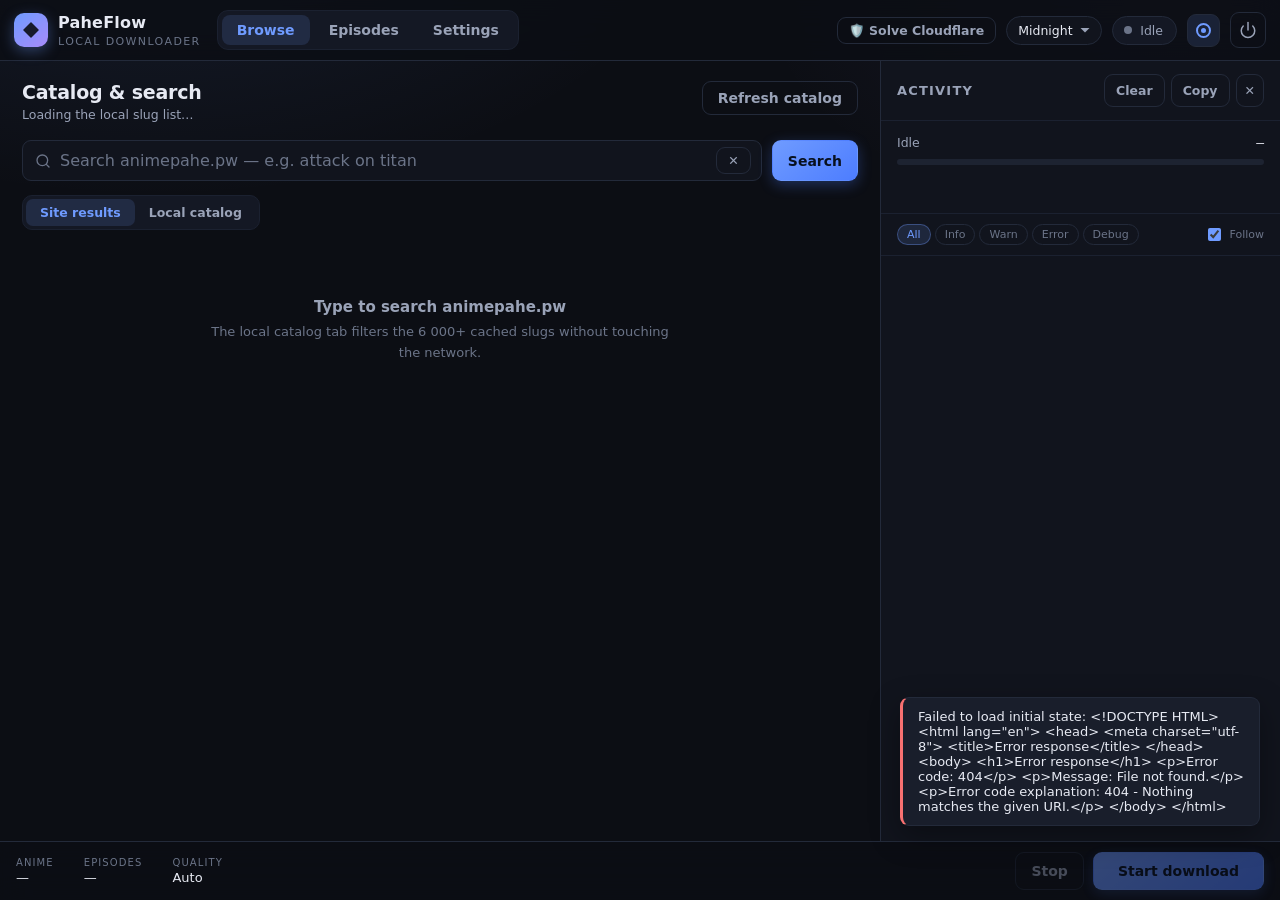
==== android/app/src/main/assets/web/static/index.html @ c16f5c9f "fix: overhaul download system resilience, auto-solve cloudflare on launch, and resolve 404 releases" ====
<!DOCTYPE html>
<html lang="en">
<head>
<meta charset="utf-8" />
<meta name="viewport" content="width=device-width, initial-scale=1.0, maximum-scale=1.0, user-scalable=no, viewport-fit=cover" />
<meta name="app-token" content="__APP_TOKEN__" />
<title>PaheFlow</title>
<link rel="icon" type="image/svg+xml" href="/static/icon.svg" />
<link rel="alternate icon" type="image/png" href="/static/icon.png" />
<link rel="stylesheet" href="/static/styles.css" />
</head>
<body>
<div class="app">

  <header class="topbar">
    <div class="brand">
      <div class="logo" aria-hidden="true"></div>
      <div class="brand-text">
        <h1>PaheFlow</h1>
        <span>local downloader</span>
      </div>
    </div>

    <nav class="tabs" role="tablist">
      <button class="tab is-active" data-tab="browse" role="tab">Browse</button>
      <button class="tab" data-tab="episodes" role="tab">Episodes</button>
      <button class="tab" data-tab="settings" role="tab">Settings</button>
    </nav>

    <div class="topbar-right">
      <button class="btn btn-ghost btn-sm" id="topbarSolveCf" title="Solve Cloudflare verification challenge in a compact window">🛡️ Solve Cloudflare</button>
      <label class="theme-select" title="Color theme">
        <select id="themeSelect" aria-label="Color theme">
          <option value="midnight">Midnight</option>
          <option value="daylight">Daylight</option>
          <option value="ink">Ink</option>
          <option value="sepia">Sepia</option>
          <option value="nord">Nord</option>
          <option value="rose">Rose</option>
        </select>
      </label>
      <div class="status-pill" id="statusPill" data-state="idle">
        <span class="status-dot"></span>
        <span id="statusText">Idle</span>
      </div>
      <button class="btn btn-ghost btn-icon" id="toggleActivity" title="Show / hide activity panel" aria-label="Toggle activity panel">
        <span class="pulse-icon" aria-hidden="true"></span>
      </button>
      <button class="btn btn-ghost btn-icon shutdown-icon-btn" id="shutdownBtnTop" title="Shut down PaheFlow" aria-label="Shut down app">
        <svg viewBox="0 0 24 24" width="18" height="18" fill="none" stroke="currentColor" stroke-width="2" stroke-linecap="round" stroke-linejoin="round" aria-hidden="true">
          <path d="M18.36 6.64a9 9 0 1 1-12.73 0"></path>
          <line x1="12" y1="2" x2="12" y2="12"></line>
        </svg>
      </button>
    </div>
  </header>

  <main class="layout" id="layout">
    <div class="content">

    <div class="banner hidden" id="cookieBanner">
      <div class="banner-icon">!</div>
      <div class="banner-body">
        <strong>animepahe.pw is refusing the requests.</strong>
        <span id="cookieBannerText">The cf_clearance cookie is missing or expired.</span>
        <button class="btn btn-primary btn-sm" id="bannerSolveCookie">🛡️ Solve Cloudflare</button>
        <button class="btn btn-ghost btn-sm" id="bannerSettings">Open settings</button>
      </div>
      <button class="banner-close" id="bannerClose" title="Dismiss">✕</button>
    </div>

    <div class="banner hidden" id="storagePermissionBanner" style="border-color: rgba(245, 158, 11, 0.4); background: rgba(245, 158, 11, 0.1);">
      <div class="banner-icon" style="background: rgba(245, 158, 11, 0.2); color: #f59e0b;">📁</div>
      <div class="banner-body">
        <strong>Storage permission needed to save downloads</strong>
        <span id="storagePermissionBannerText">Grant "All files access" so PaheFlow can save videos directly to <code>Downloads/PaheFlow</code> without storage errors.</span>
        <button class="btn btn-primary btn-sm" id="grantStoragePermBtn" style="background: #f59e0b; border-color: #f59e0b; color: #000; font-weight: 600;">📁 Grant Permission</button>
      </div>
      <button class="banner-close" id="storagePermClose" title="Dismiss">✕</button>
    </div>

    <div class="banner hidden" id="updateBanner" style="border-color: rgba(59, 130, 246, 0.4); background: rgba(59, 130, 246, 0.1);">
      <div class="banner-icon" style="background: rgba(59, 130, 246, 0.2); color: #3b82f6;">🚀</div>
      <div class="banner-body">
        <strong id="updateBannerHeading">Update Available!</strong>
        <span id="updateBannerText">A newer version of PaheFlow is ready to install.</span>
        <button class="btn btn-primary btn-sm" id="btnUpdateNow" style="background: #3b82f6; border-color: #3b82f6; color: #fff; font-weight: 600;">Update Now</button>
      </div>
      <button class="banner-close" id="updateBannerClose" title="Dismiss">✕</button>
    </div>

    <!-- ─────────────────────────────  BROWSE  ───────────────────────────── -->
    <section class="panel is-active" id="panel-browse">
      <div class="panel-head">
        <div>
          <h2>Catalog & search</h2>
          <p class="panel-sub" id="catalogMeta">Loading the local slug list…</p>
        </div>
        <div class="panel-actions">
          <button class="btn btn-ghost" id="refreshCatalog" title="Re-download the anime listing from animepahe.pw">Refresh catalog</button>
        </div>
      </div>

      <div class="search-row">
        <div class="search-box">
          <svg viewBox="0 0 24 24" aria-hidden="true"><path d="M21 21l-4.35-4.35M11 19a8 8 0 1 1 0-16 8 8 0 0 1 0 16z"/></svg>
          <input id="searchInput" type="search" autocomplete="off" placeholder="Search animepahe.pw — e.g. attack on titan" />
          <button class="btn btn-ghost btn-sm" id="clearSearch" title="Clear">✕</button>
        </div>
        <button class="btn btn-primary" id="searchBtn">Search</button>
      </div>

      <div class="segmented" id="resultModes">
        <button class="seg is-active" data-mode="remote">Site results</button>
        <button class="seg" data-mode="local">Local catalog</button>
      </div>

      <div class="results" id="resultsList">
        <div class="empty">
          <p class="empty-title">Type to search animepahe.pw</p>
          <p class="empty-text">The local catalog tab filters the 6 000+ cached slugs without touching the network.</p>
        </div>
      </div>
    </section>

    <!-- ────────────────────────────  EPISODES  ──────────────────────────── -->
    <section class="panel" id="panel-episodes">
      <div class="panel-head">
        <div class="title-block">
          <h2 id="epTitle">No anime selected</h2>
          <p class="panel-sub" id="epSubtitle">Pick something in the Browse tab first.</p>
        </div>
        <div class="panel-actions">
          <button class="btn btn-ghost btn-sm" id="copySlug" title="Copy the slug / uuid">Copy slug</button>
          <button class="btn btn-ghost btn-sm" id="reloadEpisodes" title="Reload the episode list">Reload</button>
        </div>
      </div>

      <div class="ep-toolbar">
        <input id="epFilter" type="search" placeholder="Filter episodes…" autocomplete="off" />
        <div class="segmented ep-audio-seg" id="epAudioSegmented" role="group" aria-label="Audio filter">
          <button class="seg is-active" data-audio="" id="btnAudioAll" title="Show all episodes">All</button>
          <button class="seg" data-audio="sub" id="btnAudioSub" title="Filter to Japanese Sub episodes">Sub</button>
          <button class="seg" data-audio="dub" id="btnAudioDub" title="Filter to English Dub episodes">Dub</button>
        </div>
        <div class="toolbar-buttons">
          <button class="btn btn-ghost btn-sm" data-ep="all">All</button>
          <button class="btn btn-ghost btn-sm" data-ep="none">None</button>
          <button class="btn btn-ghost btn-sm" data-ep="invert">Invert</button>
          <button class="btn btn-ghost btn-sm" data-ep="range">Range…</button>
          <button class="btn btn-ghost btn-sm" data-ep="latest">Latest</button>
        </div>
      </div>

      <div class="ep-grid" id="epGrid">
        <div class="empty"><p class="empty-title">No episodes loaded</p></div>
      </div>

      <div class="pager hidden" id="epPager">
        <button class="btn btn-ghost btn-sm" id="epPrev" title="Previous page">← Previous</button>
        <span id="epPageInfo">Page 1 of 1</span>
        <button class="btn btn-ghost btn-sm" id="epNext" title="Next page">Next →</button>
      </div>

      <div class="options-grid">
        <div class="option">
          <label for="optResolution">Video resolution</label>
          <div class="option-control">
            <select id="optResolution">
              <option value="">Auto — highest available</option>
            </select>
            <button class="btn btn-ghost btn-sm" id="probeOptions" title="Ask animepahe.pw which resolutions this episode has">Probe</button>
          </div>
          <p class="option-hint" id="resolutionHint">Empty = the backend picks the highest available quality.</p>
        </div>

        <div class="option">
          <label for="optAudio">Audio language</label>
          <div class="option-control">
            <select id="optAudio">
              <option value="">Default (All)</option>
              <option value="jpn">Japanese (Sub)</option>
              <option value="eng">English (Dub)</option>
            </select>
          </div>
          <p class="option-hint" id="audioHint">Selecting Dub or Sub filters the catalogue to available episodes.</p>
        </div>

        <div class="option">
          <label>Mode</label>
          <div class="option-control switches">
            <label class="switch">
              <input type="checkbox" id="optListOnly" />
              <span class="switch-track"><span class="switch-thumb"></span></span>
              <span class="switch-label">Playlist link only</span>
            </label>
            <label class="switch">
              <input type="checkbox" id="optDebug" />
              <span class="switch-track"><span class="switch-thumb"></span></span>
              <span class="switch-label">Debug mode</span>
            </label>
            <label class="switch">
              <input type="checkbox" id="optReplace" />
              <span class="switch-track"><span class="switch-thumb"></span></span>
              <span class="switch-label">Replace existing</span>
            </label>
          </div>
          <p class="option-hint">"Playlist link only" resolves the m3u8 without downloading the video. "Replace existing" downloads a fresh copy to a temporary file and swaps it in only after success; off skips episodes you already have.</p>
        </div>
      </div>

      <div class="command-preview">
        <span class="command-label">Job summary</span>
        <code id="commandPreview">Select an anime to preview the job</code>
        <button class="btn btn-ghost btn-sm" id="copyCommand">Copy</button>
      </div>
    </section>

    <!-- ────────────────────────────  SETTINGS  ──────────────────────────── -->
    <section class="panel" id="panel-settings">
      <div class="panel-head">
        <div>
          <h2>Configuration</h2>
          <p class="panel-sub">Stored in <code>config.json</code> next to the backend script.</p>
        </div>
        <div class="panel-actions">
          <button class="btn btn-ghost" id="testConnection">Test connection</button>
        </div>
      </div>

      <div class="card setup-card hidden" id="setupPanel">
        <div class="card-head">
          <h3>First-time setup</h3>
          <span class="badge warn" id="setupBadge">cookie needed</span>
        </div>
        <p class="option-hint">
          animepahe.pw is protected by Cloudflare. The GUI needs the
          <code>cf_clearance</code> cookie and the matching User-Agent from the
          same browser session.
        </p>
        <ol class="setup-steps">
          <li>
            <span class="setup-num">1</span>
            <div>
              <strong>Open the site and pass the Cloudflare check.</strong>
              Use <a href="https://animepahe.pw/" target="_blank" rel="noreferrer" id="setupOpenSite">animepahe.pw</a>
              in the browser you normally use.
            </div>
          </li>
          <li>
            <span class="setup-num">2</span>
            <div>
              <strong>Copy the <code>cf_clearance</code> value.</strong>
              DevTools → Application → Cookies → <code>animepahe.pw</code> → copy
              <code>cf_clearance</code>. The cookie is HttpOnly, so JavaScript cannot
              read it. Then <button type="button" class="link-btn" id="setupFocusCookie">paste it into the cookie field below</button>.
            </div>
          </li>
          <li>
            <span class="setup-num">3</span>
            <div>
              <strong>Match the User-Agent, save, and test.</strong>
              Click <em>Use this browser's User-Agent</em>, then
              <em>Save configuration</em> and <em>Test connection</em>.
            </div>
          </li>
        </ol>
        <div class="setup-actions">
          <button class="btn btn-primary" id="setupAutoDetect">✨ Auto-Detect from Browser</button>
          <button class="btn btn-ghost" id="setupUseBrowserUa">Use this browser's User-Agent</button>
          <button class="btn btn-ghost" id="setupSaveTest">Save &amp; test connection</button>
        </div>
        <p class="option-hint" id="setupHint"></p>
      </div>

      <div class="settings-grid">
        <div class="card">
          <div class="card-head">
            <h3>Destination folder</h3>
            <span class="badge" id="downloadDirBadge">default</span>
          </div>
          <label class="field">
            <span>Where downloaded anime folders are saved</span>
            <div class="field-row">
              <input id="cfgDownloadDir" type="text" autocomplete="off" spellcheck="false" placeholder="/path/to/anime" />
              <button class="btn btn-ghost btn-sm" id="browseDownloadDir" title="Choose a folder">Browse…</button>
              <button class="btn btn-ghost btn-sm" id="resetDownloadDir" title="Use the project folder">Default</button>
            </div>
          </label>
          <p class="option-hint">
            Choosing a folder saves it immediately and makes it the default for future
            downloads. Existing files are not moved.
          </p>
        </div>

        <div class="card">
          <div class="card-head">
            <h3>Cloudflare clearance</h3>
            <span class="badge" id="cfBadge">unknown</span>
          </div>
          <label class="field">
            <span>cf_clearance cookie</span>
            <div class="field-row">
              <input id="cfgCf" type="password" autocomplete="off" spellcheck="false" placeholder="Paste the cf_clearance cookie value" />
              <button class="btn btn-outline btn-sm" id="autoDetectCf" title="Automatically read Cloudflare cookie from your local browser">✨ Auto-Detect</button>
              <button class="btn btn-ghost btn-sm" id="pasteCf" title="Paste from clipboard">Paste</button>
              <button class="btn btn-ghost btn-sm" id="toggleCf" title="Show / hide">Show</button>
              <button class="btn btn-ghost btn-sm" id="clearCf" title="Delete the stored cookie">Clear</button>
            </div>
          </label>
          <div class="field" style="margin-top: 10px;">
            <label class="switch">
              <input type="checkbox" id="cfgAutoSolveOnLaunch" checked />
              <span class="switch-track"><span class="switch-thumb"></span></span>
              <span class="switch-label">Automatically solve Cloudflare on app launch</span>
            </label>
          </div>
          <p class="option-hint">
            The stored cookie is never sent back to this page. Leave the field empty to keep it.
          </p>
          <p class="option-hint">
            <strong>How to refresh:</strong>
            <a href="https://animepahe.pw/" target="_blank" rel="noreferrer" id="openSite">open animepahe.pw</a>
            in the browser that issued the cookie → wait for the Cloudflare check to pass →
            DevTools → Application → Cookies → <code>animepahe.pw</code> → copy the
            <code>cf_clearance</code> value → paste it here. The cookie is HttpOnly, so it
            cannot be read by JavaScript.
          </p>
        </div>

        <div class="card">
          <div class="card-head">
            <h3>User agent</h3>
            <span class="badge" id="uaBadge">unknown</span>
          </div>
          <label class="field">
            <span>User-Agent header</span>
            <input id="cfgUa" type="text" autocomplete="off" spellcheck="false" />
          </label>
          <label class="field">
            <span>Preset</span>
            <div class="field-row">
              <select id="uaPreset"></select>
              <button class="btn btn-ghost btn-sm" id="useBrowserUa" title="Fill in the User-Agent of this browser">Use this browser</button>
            </div>
          </label>
          <p class="option-hint">Must match the browser that issued the cf_clearance cookie.</p>
        </div>

        <div class="card">
          <div class="card-head">
            <h3>Download tuning</h3>
          </div>
          <label class="field">
            <span>Concurrent fragments</span>
            <div class="field-row stepper">
              <button class="step-btn" id="cfgFragMinus" title="Decrease" aria-label="Decrease concurrent fragments">−</button>
              <input id="cfgFrag" type="number" min="1" max="64" step="1" />
              <button class="step-btn" id="cfgFragPlus" title="Increase" aria-label="Increase concurrent fragments">+</button>
            </div>
          </label>
          <p class="option-hint">Number of parallel HLS fragment downloads in the native engine. 1–64.</p>
        </div>

        <div class="card">
          <div class="card-head">
            <h3>Environment</h3>
          </div>
          <div id="depList" class="dep-list"></div>
        </div>
      </div>

      <div class="settings-actions">
        <button class="btn btn-primary" id="saveConfig">Save configuration</button>
        <button class="btn btn-ghost" id="reloadConfig">Discard changes</button>
        <span class="save-hint" id="saveHint"></span>
      </div>

      <div class="card" id="cardUpdates" style="margin-top: 15px;">
        <div class="card-head">
          <h3>Software Updates</h3>
          <span class="badge" id="appVersionBadge">v1.0.0</span>
        </div>
        <p class="option-hint">
          PaheFlow automatically checks GitHub for newer releases and updates seamlessly.
        </p>
        <div class="settings-actions no-margin" style="align-items: center; justify-content: space-between; flex-wrap: wrap; gap: 8px;">
          <button class="btn btn-ghost" id="btnCheckUpdates">🔄 Check for Updates</button>
          <span id="updateCheckStatus" class="save-hint"></span>
        </div>
      </div>

      <div class="card danger-zone">
        <div class="card-head"><h3>Maintenance</h3></div>
        <div class="settings-actions no-margin">
          <button class="btn btn-ghost" id="clearLogs">Clear activity log</button>
          <button class="btn btn-ghost" id="copyConfig">Copy config.json</button>
        </div>
        <div class="settings-actions" style="margin-top: 10px;">
          <button class="btn btn-danger" id="shutdownBtnSettings" style="width: 100%;">
            <svg viewBox="0 0 24 24" width="16" height="16" fill="none" stroke="currentColor" stroke-width="2" stroke-linecap="round" stroke-linejoin="round" style="vertical-align: -2px; margin-right: 6px;" aria-hidden="true">
              <path d="M18.36 6.64a9 9 0 1 1-12.73 0"></path>
              <line x1="12" y1="2" x2="12" y2="12"></line>
            </svg>
            Shut down PaheFlow
          </button>
        </div>
      </div>
    </section>

    </div><!-- /.content -->

  <!-- ─────────────────────────────  ACTIVITY  ───────────────────────────── -->
  <aside class="activity" id="activityPanel">
    <div class="activity-head">
      <h3>Activity</h3>
      <div class="activity-head-actions">
        <button class="btn btn-ghost btn-sm" id="clearLogsTop" title="Clear the log">Clear</button>
        <button class="btn btn-ghost btn-sm" id="copyLogs" title="Copy the log">Copy</button>
        <button class="btn btn-ghost btn-sm btn-icon" id="closeActivity" title="Hide activity panel" aria-label="Close activity panel">✕</button>
      </div>
    </div>

    <div class="progress-block">
      <div class="progress-head">
        <span id="progressLabel">Idle</span>
        <span id="progressPercent" class="progress-percent">—</span>
      </div>
      <div class="progress-track"><div class="progress-fill" id="progressFill"></div></div>
      <div class="progress-meta">
        <span id="progressEpisode"></span>
        <span id="progressSpeed"></span>
        <span id="progressEta"></span>
      </div>
      <div class="ep-status" id="epStatus"></div>
    </div>

    <div class="playlist-block hidden" id="playlistBlock">
      <div class="playlist-head">
        <h4>Playlist links</h4>
        <button class="btn btn-ghost btn-sm" id="copyPlaylists">Copy all</button>
      </div>
      <div id="playlistList"></div>
    </div>

    <div class="log-head">
      <div class="log-filters">
        <button class="chip is-active" data-level="all">All</button>
        <button class="chip" data-level="info">Info</button>
        <button class="chip" data-level="warn">Warn</button>
        <button class="chip" data-level="error">Error</button>
        <button class="chip" data-level="debug">Debug</button>
      </div>
      <label class="autoscroll">
        <input type="checkbox" id="autoscroll" checked />
        <span>Follow</span>
      </label>
    </div>

    <div class="logs" id="logs"></div>
  </aside>

  </main>

  <!-- ─────────────────────────────  ACTION BAR  ───────────────────────────── -->
  <footer class="actionbar">
    <div class="action-summary">
      <div class="action-item">
        <span class="action-label">Anime</span>
        <span class="action-value" id="actionAnime">—</span>
      </div>
      <div class="action-item">
        <span class="action-label">Episodes</span>
        <span class="action-value" id="actionEpisodes">—</span>
      </div>
      <div class="action-item">
        <span class="action-label">Quality</span>
        <span class="action-value" id="actionQuality">Auto</span>
      </div>
    </div>
    <div class="action-buttons">
      <button class="btn btn-ghost" id="stopBtn" disabled>Stop</button>
      <button class="btn btn-primary btn-lg" id="startBtn" disabled>Start download</button>
    </div>
  </footer>

</div>

<!-- In-App Cloudflare Solver Modal -->
<div id="cfSolverModal" class="modal-overlay hidden" role="dialog" aria-modal="true">
  <div class="modal-card">
    <div class="modal-icon">🛡️</div>
    <h2>Cloudflare Human Verification</h2>
    <p id="cfSolverDesc">
      AnimePahe is protected by Cloudflare. Click the button below to open AnimePahe in Firefox.
      Once you check the "Verify you are human" box in Firefox, the app will <strong>automatically capture the cookie and connect</strong>!
    </p>
    <div class="cf-status-box" id="cfSolverStatus">
      <span class="spinner-sm hidden" id="cfSolverSpinner"></span>
      <span id="cfSolverStatusText">Ready to verify</span>
    </div>
    <div class="modal-actions">
      <button class="btn btn-primary" id="cfStartSolverBtn">🚀 Solve Cloudflare in Firefox</button>
      <button class="btn btn-ghost" id="cfCancelSolverBtn">Close</button>
    </div>
  </div>
</div>

<!-- Shutdown Confirmation Modal -->
<div id="shutdownModal" class="modal-overlay hidden" role="dialog" aria-modal="true">
  <div class="modal-card">
    <div class="modal-icon" style="margin-bottom: 0.75rem; color: var(--err, #ff4c6a);">
      <svg viewBox="0 0 24 24" width="48" height="48" fill="none" stroke="currentColor" stroke-width="2.2" stroke-linecap="round" stroke-linejoin="round" aria-hidden="true">
        <path d="M18.36 6.64a9 9 0 1 1-12.73 0"></path>
        <line x1="12" y1="2" x2="12" y2="12"></line>
      </svg>
    </div>
    <h2>Shut down PaheFlow?</h2>
    <p>
      This will safely stop any active downloads and terminate the background server.
    </p>
    <div class="modal-actions">
      <button class="btn btn-danger" id="confirmShutdownBtn">Shut down</button>
      <button class="btn btn-ghost" id="cancelShutdownBtn">Cancel</button>
    </div>
  </div>
</div>

<!-- In-App Auto Update Modal -->
<div id="updateModal" class="modal-overlay hidden" role="dialog" aria-modal="true">
  <div class="modal-card" style="max-width: 520px; text-align: left;">
    <div style="display: flex; align-items: center; justify-content: space-between; margin-bottom: 12px;">
      <div style="display: flex; align-items: center; gap: 10px;">
        <span style="font-size: 1.5rem;">🚀</span>
        <h2 style="margin: 0; font-size: 1.25rem;">Software Update</h2>
      </div>
      <button class="banner-close" id="closeUpdateModalBtn" title="Close" style="position: static; font-size: 1.1rem; width: 32px; height: 32px; border-radius: 6px;">✕</button>
    </div>
    <div style="display: flex; align-items: center; justify-content: space-between; padding: 10px 14px; background: rgba(59, 130, 246, 0.1); border: 1px solid rgba(59, 130, 246, 0.25); border-radius: 8px; margin-bottom: 14px;">
      <div>
        <div style="font-size: 0.75rem; text-transform: uppercase; letter-spacing: 0.05em; color: var(--text-muted, #888);">Available Version</div>
        <strong id="updateModalVersion" style="font-size: 1.05rem; color: #3b82f6;">v1.0.0 → v1.0.1</strong>
      </div>
      <span class="badge" style="background: rgba(59, 130, 246, 0.2); color: #60a5fa; font-weight: 600;">Latest</span>
    </div>
    <div style="font-size: 0.85rem; font-weight: 600; margin-bottom: 6px; color: var(--text-muted, #aaa);">Release Notes:</div>
    <div id="updateModalNotes" style="max-height: 180px; overflow-y: auto; background: var(--bg-card, #161922); padding: 12px; border-radius: 6px; font-size: 0.85rem; line-height: 1.5; margin-bottom: 16px; border: 1px solid var(--border, #2d3343); white-space: pre-wrap; font-family: inherit;"></div>
    
    <div id="updateDownloadProgressContainer" class="hidden" style="margin-bottom: 16px;">
      <div style="display: flex; justify-content: space-between; font-size: 0.85rem; margin-bottom: 6px;">
        <span id="updateProgressLabel">Downloading update…</span>
        <strong id="updateProgressPercent" style="color: #3b82f6;">0%</strong>
      </div>
      <div class="progress-track" style="height: 8px; border-radius: 4px; overflow: hidden; background: rgba(255, 255, 255, 0.08);">
        <div class="progress-fill" id="updateProgressFill" style="width: 0%; height: 100%; background: #3b82f6; transition: width 0.15s ease;"></div>
      </div>
    </div>

    <div class="modal-actions" style="justify-content: flex-end; margin-top: 10px;">
      <button class="btn btn-ghost" id="dismissUpdateModalBtn">Later</button>
      <button class="btn btn-primary" id="confirmUpdateBtn" style="background: #3b82f6; border-color: #3b82f6; color: #fff;">⬇️ Download &amp; Install</button>
    </div>
  </div>
</div>

<div class="toasts" id="toasts"></div>
<script src="/static/app.js"></script>
</body>
</html>
---- static/styles.css ----
/* AnimePahe GUI — themeable styles.
 *
 * Midnight (the default, declared on :root) is the original palette and must
 * stay pixel-identical to it. Every other theme is a pure variable override
 * on :root[data-theme="…"] — no layout rules are theme-specific.
 *
 * Soft tints (badge backgrounds, focus rings, borders) are derived from the
 * base status colors with color-mix(), so each theme retunes them for its own
 * contrast automatically.
 */

:root {
  /* surfaces */
  --bg: #0c0e14;
  --bg-soft: #11141d;
  --panel: #141824;
  --panel-2: #191e2b;
  --line: #232a3a;
  --line-soft: #1b2130;

  /* text */
  --text: #e7eaf3;
  --text-dim: #9aa3b8;
  --text-faint: #6b7488;

  /* accents + status */
  --accent: #6f9bff;
  --accent-strong: #4d7dff;
  --ok: #4ade80;
  --warn: #fbbf24;
  --err: #f87171;
  --purple: #a78bfa;

  /* derived tints (identical values to the original hard-coded rgba) */
  --accent-soft: color-mix(in srgb, var(--accent) 14%, transparent);

  /* chrome */
  --topbar-bg: rgba(12, 14, 20, 0.82);
  --actionbar-bg: rgba(12, 14, 20, 0.9);
  --logo-core: rgba(12, 14, 20, 0.9);
  --on-accent: #08111f;
  --btn-hover-bg: #202636;
  --hover-border: #2e3750;
  --step-hover-bg: #232a3d;
  --switch-track: #2b3245;
  --progress-track: #1d2331;
  --hover-faint: rgba(255, 255, 255, 0.04);
  --hover-veil: rgba(255, 255, 255, 0.05);
  --hover-strong: rgba(255, 255, 255, 0.06);
  --log-time: #3f4759;
  --log-info: #c3cadb;
  --log-debug: #7f8ba3;
  --shadow: 0 10px 30px rgba(0, 0, 0, 0.35);
  --body-glow:
    radial-gradient(900px 480px at 12% -10%, rgba(111, 155, 255, 0.10), transparent 60%),
    radial-gradient(760px 420px at 92% 0%, rgba(167, 139, 250, 0.08), transparent 55%);
  --select-arrow: url("data:image/svg+xml;utf8,<svg xmlns='http://www.w3.org/2000/svg' width='12' height='12' viewBox='0 0 12 12'><path fill='%239aa3b8' d='M6 8.5 1.5 4h9z'/></svg>");

  /* typography */
  --sans: system-ui, -apple-system, "Segoe UI", Roboto, "Helvetica Neue", sans-serif;
  --mono: ui-monospace, "SF Mono", SFMono-Regular, Menlo, Consolas, "Liberation Mono", monospace;
  --font-size-base: 14px;
  --body-line-height: normal;
  --label-gap: 9px;
  --field-label-gap: 6px;

  --radius: 14px;
  --radius-sm: 9px;
}

/* ───────────────────────────── themes ───────────────────────────── */

/* Daylight — clean light theme, blue accent, status colors retuned for light */
:root[data-theme="daylight"] {
  --bg: #f5f7fb;
  --bg-soft: #ffffff;
  --panel: #ffffff;
  --panel-2: #eff3f9;
  --line: #d8dfeb;
  --line-soft: #e4e9f2;
  --text: #1c2430;
  --text-dim: #566072;
  --text-faint: #8a93a6;
  --accent: #2f6bff;
  --accent-strong: #1f54d6;
  --ok: #0f8a4d;
  --warn: #a16207;
  --err: #d43f3f;
  --purple: #7c5cd6;
  --topbar-bg: rgba(255, 255, 255, 0.85);
  --actionbar-bg: rgba(255, 255, 255, 0.92);
  --logo-core: rgba(255, 255, 255, 0.92);
  --on-accent: #ffffff;
  --btn-hover-bg: #e7edf7;
  --hover-border: #b7c3d9;
  --step-hover-bg: #e2e9f4;
  --switch-track: #ccd5e4;
  --progress-track: #e2e8f1;
  --hover-faint: rgba(28, 36, 48, 0.04);
  --hover-veil: rgba(28, 36, 48, 0.05);
  --hover-strong: rgba(28, 36, 48, 0.07);
  --log-time: #a6afbf;
  --log-info: #36404e;
  --log-debug: #7c8698;
  --shadow: 0 10px 30px rgba(28, 36, 48, 0.14);
  --body-glow:
    radial-gradient(900px 480px at 12% -10%, rgba(47, 107, 255, 0.06), transparent 60%),
    radial-gradient(760px 420px at 92% 0%, rgba(124, 92, 214, 0.05), transparent 55%);
  --select-arrow: url("data:image/svg+xml;utf8,<svg xmlns='http://www.w3.org/2000/svg' width='12' height='12' viewBox='0 0 12 12'><path fill='%23566072' d='M6 8.5 1.5 4h9z'/></svg>");
  color-scheme: light;
}

/* Ink — true-black OLED, crisper grays, cool accent, 13.5px, tighter labels */
:root[data-theme="ink"] {
  --bg: #000000;
  --bg-soft: #07080c;
  --panel: #0b0d13;
  --panel-2: #12151d;
  --line: #1e2330;
  --line-soft: #141821;
  --text: #e8ebf2;
  --text-dim: #a9b2c5;
  --text-faint: #7d879b;
  --accent: #62b0ff;
  --accent-strong: #3d8bff;
  --ok: #5ee6a0;
  --warn: #fbc94a;
  --err: #ff7a7a;
  --purple: #93a6ff;
  --topbar-bg: rgba(0, 0, 0, 0.85);
  --actionbar-bg: rgba(0, 0, 0, 0.92);
  --logo-core: rgba(0, 0, 0, 0.9);
  --on-accent: #04121f;
  --btn-hover-bg: #171b26;
  --hover-border: #2a3040;
  --step-hover-bg: #191e2a;
  --switch-track: #1f2431;
  --progress-track: #141824;
  --hover-faint: rgba(255, 255, 255, 0.04);
  --hover-veil: rgba(255, 255, 255, 0.05);
  --hover-strong: rgba(255, 255, 255, 0.06);
  --log-time: #39404f;
  --log-info: #cfd5e2;
  --log-debug: #707a90;
  --shadow: 0 10px 30px rgba(0, 0, 0, 0.6);
  --body-glow:
    radial-gradient(900px 480px at 12% -10%, rgba(98, 176, 255, 0.05), transparent 60%),
    radial-gradient(760px 420px at 92% 0%, rgba(147, 166, 255, 0.04), transparent 55%);
  --select-arrow: url("data:image/svg+xml;utf8,<svg xmlns='http://www.w3.org/2000/svg' width='12' height='12' viewBox='0 0 12 12'><path fill='%23a9b2c5' d='M6 8.5 1.5 4h9z'/></svg>");
  --font-size-base: 13.5px;
  --label-gap: 6px;
  --field-label-gap: 4px;
  color-scheme: dark;
}

/* Sepia — warm paper tones, amber accent, bookish serif, 15px, roomy leading */
:root[data-theme="sepia"] {
  --bg: #f4ecdd;
  --bg-soft: #faf5ea;
  --panel: #fdf9f0;
  --panel-2: #efe6d3;
  --line: #d9cbaf;
  --line-soft: #e6dcc5;
  --text: #3d3227;
  --text-dim: #6f6046;
  --text-faint: #9a8a6a;
  --accent: #b07818;
  --accent-strong: #8f5e0f;
  --ok: #4a7c3a;
  --warn: #a16207;
  --err: #b3423a;
  --purple: #a0703c;
  --topbar-bg: rgba(244, 236, 221, 0.88);
  --actionbar-bg: rgba(244, 236, 221, 0.94);
  --logo-core: rgba(253, 249, 240, 0.92);
  --on-accent: #fff8ea;
  --btn-hover-bg: #e9dfc9;
  --hover-border: #c2b28c;
  --step-hover-bg: #e3d7bd;
  --switch-track: #d9cbae;
  --progress-track: #e6dcc5;
  --hover-faint: rgba(61, 50, 39, 0.04);
  --hover-veil: rgba(61, 50, 39, 0.05);
  --hover-strong: rgba(61, 50, 39, 0.07);
  --log-time: #b3a586;
  --log-info: #4a3f30;
  --log-debug: #8a7c60;
  --shadow: 0 10px 30px rgba(61, 50, 39, 0.16);
  --body-glow: none;
  --select-arrow: url("data:image/svg+xml;utf8,<svg xmlns='http://www.w3.org/2000/svg' width='12' height='12' viewBox='0 0 12 12'><path fill='%236f6046' d='M6 8.5 1.5 4h9z'/></svg>");
  --sans: Palatino, "Palatino Linotype", "Book Antiqua", "URW Palladio L", Georgia, "Times New Roman", serif;
  --font-size-base: 15px;
  --body-line-height: 1.6;
  --label-gap: 10px;
  --field-label-gap: 7px;
  color-scheme: light;
}

/* Nord — frost blue-gray palette, cyan accent */
:root[data-theme="nord"] {
  --bg: #2e3440;
  --bg-soft: #272c36;
  --panel: #333a47;
  --panel-2: #3b4252;
  --line: #434c5e;
  --line-soft: #3a4250;
  --text: #eceff4;
  --text-dim: #c0c8d4;
  --text-faint: #8b95a5;
  --accent: #88c0d0;
  --accent-strong: #5fa8bd;
  --ok: #a3be8c;
  --warn: #ebcb8b;
  --err: #bf616a;
  --purple: #b48ead;
  --topbar-bg: rgba(46, 52, 64, 0.85);
  --actionbar-bg: rgba(46, 52, 64, 0.92);
  --logo-core: rgba(46, 52, 64, 0.9);
  --on-accent: #20262e;
  --btn-hover-bg: #434c5e;
  --hover-border: #4c566a;
  --step-hover-bg: #454e61;
  --switch-track: #434c5e;
  --progress-track: #3b4252;
  --hover-faint: rgba(236, 239, 244, 0.04);
  --hover-veil: rgba(236, 239, 244, 0.05);
  --hover-strong: rgba(236, 239, 244, 0.06);
  --log-time: #616b7d;
  --log-info: #d8dee9;
  --log-debug: #8b95a5;
  --shadow: 0 10px 30px rgba(15, 18, 24, 0.45);
  --body-glow:
    radial-gradient(900px 480px at 12% -10%, rgba(136, 192, 208, 0.07), transparent 60%),
    radial-gradient(760px 420px at 92% 0%, rgba(180, 142, 173, 0.05), transparent 55%);
  --select-arrow: url("data:image/svg+xml;utf8,<svg xmlns='http://www.w3.org/2000/svg' width='12' height='12' viewBox='0 0 12 12'><path fill='%23c0c8d4' d='M6 8.5 1.5 4h9z'/></svg>");
  color-scheme: dark;
}

/* Rose — deep plum-tinted dark, rose/pink accent */
:root[data-theme="rose"] {
  --bg: #17121c;
  --bg-soft: #1d1623;
  --panel: #221a29;
  --panel-2: #2a2033;
  --line: #3a2c44;
  --line-soft: #2e2338;
  --text: #f3e9f0;
  --text-dim: #c4adbc;
  --text-faint: #937f8e;
  --accent: #ec7fa8;
  --accent-strong: #d95f92;
  --ok: #66d19e;
  --warn: #f0b86e;
  --err: #f27a8a;
  --purple: #c792ea;
  --topbar-bg: rgba(23, 18, 28, 0.85);
  --actionbar-bg: rgba(23, 18, 28, 0.92);
  --logo-core: rgba(23, 18, 28, 0.9);
  --on-accent: #2b0f1c;
  --btn-hover-bg: #322640;
  --hover-border: #4a3859;
  --step-hover-bg: #322741;
  --switch-track: #3a2c47;
  --progress-track: #241b2d;
  --hover-faint: rgba(243, 233, 240, 0.04);
  --hover-veil: rgba(243, 233, 240, 0.05);
  --hover-strong: rgba(243, 233, 240, 0.06);
  --log-time: #4f4258;
  --log-info: #d9cdd5;
  --log-debug: #8d7d93;
  --shadow: 0 10px 30px rgba(10, 5, 14, 0.45);
  --body-glow:
    radial-gradient(900px 480px at 12% -10%, rgba(236, 127, 168, 0.07), transparent 60%),
    radial-gradient(760px 420px at 92% 0%, rgba(199, 146, 234, 0.05), transparent 55%);
  --select-arrow: url("data:image/svg+xml;utf8,<svg xmlns='http://www.w3.org/2000/svg' width='12' height='12' viewBox='0 0 12 12'><path fill='%23c4adbc' d='M6 8.5 1.5 4h9z'/></svg>");
  color-scheme: dark;
}

* { box-sizing: border-box; }

.hidden { display: none !important; }

.banner {
  display: flex; align-items: center; gap: 14px;
  background: color-mix(in srgb, var(--warn) 9%, transparent);
  border: 1px solid color-mix(in srgb, var(--warn) 35%, transparent);
  border-radius: var(--radius); padding: 13px 16px; margin-bottom: 18px;
}
.banner-icon {
  width: 26px; height: 26px; border-radius: 50%; flex: 0 0 auto;
  background: color-mix(in srgb, var(--warn) 20%, transparent); color: var(--warn);
  display: grid; place-items: center; font-weight: 700;
}
.banner-body { flex: 1; display: flex; flex-wrap: wrap; align-items: center; gap: 10px; font-size: 13px; color: var(--text-dim); }
.banner-body strong { color: var(--text); }
.banner-close {
  border: 0; background: transparent; color: var(--text-faint);
  cursor: pointer; font-size: 14px; padding: 4px 6px; border-radius: 6px;
}
.banner-close:hover { color: var(--text); background: var(--hover-strong); }

html, body {
  margin: 0;
  padding: 0;
  width: 100%;
  max-width: 100vw;
  height: 100%;
  min-height: 100vh;
  min-height: 100dvh;
  overflow-x: hidden;
  touch-action: manipulation;
  -webkit-text-size-adjust: 100%;
  text-size-adjust: 100%;
  overscroll-behavior: none;
  background: var(--bg);
  color: var(--text);
  font-family: var(--sans);
  font-size: var(--font-size-base);
  line-height: var(--body-line-height);
  -webkit-font-smoothing: antialiased;
}

body {
  background-image: var(--body-glow);
  background-attachment: fixed;
  display: flex;
  flex-direction: column;
}

.app {
  display: flex;
  flex-direction: column;
  height: 100vh;
  height: 100dvh;
  width: 100%;
  max-width: 100vw;
  overflow: hidden;
  position: relative;
}

/* ───────────────────────────── top bar ───────────────────────────── */

.topbar {
  display: flex;
  align-items: center;
  gap: 16px;
  padding: max(10px, env(safe-area-inset-top, 0px)) max(14px, env(safe-area-inset-right, 0px)) 10px max(14px, env(safe-area-inset-left, 0px));
  background: var(--topbar-bg);
  backdrop-filter: blur(14px);
  -webkit-backdrop-filter: blur(14px);
  border-bottom: 1px solid var(--line);
  flex-shrink: 0;
}

.brand { display: flex; align-items: center; gap: 10px; min-width: 0; flex-shrink: 0; }

.logo {
  width: 34px; height: 34px; border-radius: 10px;
  background: linear-gradient(140deg, var(--accent) 0%, var(--purple) 100%);
  box-shadow: 0 4px 14px color-mix(in srgb, var(--accent) 35%, transparent);
  position: relative;
}
.logo::after {
  content: ""; position: absolute; inset: 9px;
  border-radius: 50%; background: var(--logo-core);
  clip-path: polygon(50% 0, 100% 50%, 50% 100%, 0 50%);
}

.brand-text h1 { margin: 0; font-size: 16px; letter-spacing: 0.2px; }
.brand-text span { font-size: 11px; color: var(--text-faint); text-transform: uppercase; letter-spacing: 1.4px; }

.tabs { display: flex; gap: 4px; background: var(--panel); padding: 4px; border-radius: 11px; border: 1px solid var(--line-soft); }

.tab {
  border: 0; background: transparent; color: var(--text-dim);
  padding: 7px 15px; border-radius: 8px; cursor: pointer;
  font: inherit; font-weight: 550; transition: background .15s, color .15s;
}
.tab:hover { color: var(--text); background: var(--hover-faint); }
.tab.is-active { background: var(--accent-soft); color: var(--accent); }

.topbar-right { margin-left: auto; display: flex; align-items: center; gap: 10px; }

.theme-select select { width: auto; padding: 6px 28px 6px 11px; font-size: 12.5px; border-radius: 999px; background-position: right 10px center; }

.status-pill {
  display: inline-flex; align-items: center; gap: 8px;
  padding: 6px 13px 6px 11px; border-radius: 999px;
  background: var(--panel); border: 1px solid var(--line);
  font-size: 12.5px; color: var(--text-dim); white-space: nowrap;
}
.status-dot { width: 8px; height: 8px; border-radius: 50%; background: var(--text-faint); }
.status-pill[data-state="running"] { color: var(--accent); border-color: color-mix(in srgb, var(--accent) 35%, transparent); }
.status-pill[data-state="running"] .status-dot { background: var(--accent); animation: blink 1.1s ease-in-out infinite; }
.status-pill[data-state="paused"] { color: var(--warn, #f59e0b); border-color: color-mix(in srgb, var(--warn, #f59e0b) 35%, transparent); }
.status-pill[data-state="paused"] .status-dot { background: var(--warn, #f59e0b); }
.status-pill[data-state="done"] { color: var(--ok); border-color: color-mix(in srgb, var(--ok) 30%, transparent); }
.status-pill[data-state="done"] .status-dot { background: var(--ok); }
.status-pill[data-state="error"] { color: var(--err); border-color: color-mix(in srgb, var(--err) 35%, transparent); }
.status-pill[data-state="error"] .status-dot { background: var(--err); }

@keyframes blink { 0%, 100% { opacity: 1; } 50% { opacity: .25; } }

/* ───────────────────────────── layout ───────────────────────────── */

.layout {
  display: grid;
  grid-template-columns: minmax(0, 1fr) 400px;
  grid-template-rows: minmax(0, 1fr);
  overflow: hidden;
  min-height: 0;
  min-width: 0;
  flex: 1;
  transition: grid-template-columns .2s ease;
}
.layout.activity-hidden,
body.activity-hidden .layout {
  grid-template-columns: minmax(0, 1fr);
}
.layout.activity-hidden .activity,
body.activity-hidden .activity {
  display: none !important;
}

.content {
  overflow-y: auto;
  overflow-x: hidden;
  padding: 20px 22px 28px;
  min-width: 0;
  min-height: 0;
  -webkit-overflow-scrolling: touch;
}

.panel { display: none; animation: fade .2s ease; }
.panel.is-active { display: block; }
@keyframes fade { from { opacity: 0; transform: translateY(4px); } to { opacity: 1; transform: none; } }

.panel-head {
  display: flex; align-items: flex-start; justify-content: space-between;
  gap: 16px; margin-bottom: 18px; flex-wrap: wrap;
}
.panel-head h2 { margin: 0; font-size: 19px; letter-spacing: -0.2px; }
.panel-sub { margin: 4px 0 0; color: var(--text-dim); font-size: 12.5px; }
.panel-sub code { font-family: var(--mono); font-size: 11.5px; color: var(--accent); }
.title-block { min-width: 0; }
.title-block h2 { overflow-wrap: anywhere; }
.panel-actions { display: flex; gap: 8px; align-items: center; flex-wrap: wrap; }

/* ───────────────────────────── buttons ───────────────────────────── */

.btn {
  border: 1px solid var(--line); background: var(--panel-2); color: var(--text);
  padding: 8px 15px; border-radius: var(--radius-sm); cursor: pointer;
  font: inherit; font-weight: 550; transition: background .15s, border-color .15s, transform .08s, opacity .15s;
}
.btn:hover:not(:disabled) { background: var(--btn-hover-bg); border-color: var(--hover-border); }
.btn:active:not(:disabled) { transform: translateY(1px); }
.btn:disabled { opacity: .42; cursor: not-allowed; }
.btn-primary {
  background: linear-gradient(140deg, var(--accent) 0%, var(--accent-strong) 100%);
  border-color: transparent; color: var(--on-accent); font-weight: 650;
  box-shadow: 0 4px 14px color-mix(in srgb, var(--accent-strong) 30%, transparent);
}
.btn-primary:hover:not(:disabled) { filter: brightness(1.07); background: linear-gradient(140deg, var(--accent) 0%, var(--accent-strong) 100%); }
.btn-ghost { background: transparent; color: var(--text-dim); }
.btn-ghost:hover:not(:disabled) { color: var(--text); background: var(--hover-veil); }
.btn-danger {
  background: color-mix(in srgb, var(--err) 16%, transparent);
  border-color: color-mix(in srgb, var(--err) 40%, transparent);
  color: var(--err);
  font-weight: 600;
}
.btn-danger:hover:not(:disabled) {
  background: var(--err);
  border-color: var(--err);
  color: #fff;
}
.shutdown-icon-btn:hover:not(:disabled) {
  color: var(--err);
  background: color-mix(in srgb, var(--err) 15%, transparent);
  border-color: color-mix(in srgb, var(--err) 30%, transparent);
}
.btn-sm { padding: 5px 11px; font-size: 12.5px; }
.btn-lg { padding: 10px 24px; font-size: 14px; }
.btn-icon { padding: 8px; display: inline-flex; }

.pulse-icon {
  width: 15px; height: 15px; border-radius: 50%;
  border: 2px solid currentColor; position: relative; display: inline-block;
}
.pulse-icon::after {
  content: ""; position: absolute; inset: 3px; border-radius: 50%; background: currentColor;
}
#toggleActivity.is-active {
  color: var(--accent);
  background: var(--accent-soft);
}

/* ───────────────────────────── forms ───────────────────────────── */

input, select, textarea {
  background: var(--bg-soft); border: 1px solid var(--line); color: var(--text);
  padding: 9px 12px; border-radius: var(--radius-sm); font: inherit; width: 100%;
  font-size: 16px; /* Prevents auto-zoom on mobile focus */
  transition: border-color .15s, box-shadow .15s;
}
input:focus, select:focus, textarea:focus {
  outline: none; border-color: var(--accent);
  box-shadow: 0 0 0 3px var(--accent-soft);
}
input::placeholder { color: var(--text-faint); }
select { cursor: pointer; appearance: none;
  background-image: var(--select-arrow);
  background-repeat: no-repeat; background-position: right 11px center; padding-right: 30px;
}
input[type="number"] { text-align: center; }
input[type="checkbox"] { width: auto; accent-color: var(--accent); }

.field { display: block; margin-bottom: 14px; }
.field > span { display: block; font-size: 12px; color: var(--text-dim); margin-bottom: var(--field-label-gap); }
.field-row { display: flex; gap: 8px; align-items: center; }
.field-row input { min-width: 0; }

.stepper { display: flex; align-items: stretch; gap: 0; }
.stepper input { border-radius: 0; text-align: center; border-left: 0; border-right: 0; }
.step-btn {
  width: 36px; border: 1px solid var(--line); background: var(--panel-2); color: var(--text);
  font-size: 17px; line-height: 1; cursor: pointer; flex: 0 0 auto;
  transition: background .15s;
}
.step-btn:first-child { border-radius: var(--radius-sm) 0 0 var(--radius-sm); }
.step-btn:last-child { border-radius: 0 var(--radius-sm) var(--radius-sm) 0; }
.step-btn:hover { background: var(--step-hover-bg); }

.switches { display: flex; flex-direction: column; gap: 9px; }
.switch { display: flex; align-items: center; gap: 9px; cursor: pointer; }
.switch input { position: absolute; opacity: 0; width: 0; height: 0; }
.switch-track {
  width: 34px; height: 19px; border-radius: 999px; background: var(--switch-track);
  border: 1px solid var(--line); position: relative; transition: background .18s, border-color .18s; flex: 0 0 auto;
}
.switch-thumb {
  position: absolute; top: 2px; left: 2px; width: 13px; height: 13px; border-radius: 50%;
  background: var(--text-faint); transition: transform .18s, background .18s;
}
.switch input:checked + .switch-track { background: var(--accent-soft); border-color: var(--accent); }
.switch input:checked + .switch-track .switch-thumb { transform: translateX(15px); background: var(--accent); }
.switch-label { font-size: 13px; color: var(--text-dim); }
.switch-label em { color: var(--text-faint); font-style: normal; font-family: var(--mono); font-size: 11.5px; }

/* ───────────────────────────── search ───────────────────────────── */

.search-row { display: flex; gap: 10px; margin-bottom: 14px; }
.search-box {
  flex: 1; display: flex; align-items: center; gap: 9px;
  background: var(--bg-soft); border: 1px solid var(--line);
  border-radius: var(--radius-sm); padding: 0 10px 0 12px;
  transition: border-color .15s, box-shadow .15s;
}
.search-box:focus-within { border-color: var(--accent); box-shadow: 0 0 0 3px var(--accent-soft); }
.search-box svg { width: 16px; height: 16px; flex: 0 0 auto; fill: none; stroke: var(--text-faint); stroke-width: 2; stroke-linecap: round; }
.search-box input { border: 0; background: transparent; padding: 10px 0; }
.search-box input:focus { box-shadow: none; }

.segmented { display: inline-flex; background: var(--panel); border: 1px solid var(--line-soft); border-radius: 10px; padding: 3px; margin-bottom: 14px; }
.seg {
  border: 0; background: transparent; color: var(--text-dim); padding: 6px 14px;
  border-radius: 7px; cursor: pointer; font: inherit; font-size: 12.5px; font-weight: 550;
}
.seg.is-active { background: var(--accent-soft); color: var(--accent); }

/* ───────────────────────────── results ───────────────────────────── */

.results { display: flex; flex-direction: column; gap: 6px; }

.result {
  display: flex; align-items: center; gap: 14px; padding: 11px 14px;
  background: var(--panel); border: 1px solid var(--line-soft); border-radius: var(--radius-sm);
  transition: border-color .15s, background .15s, transform .08s;
}
.result:hover { border-color: var(--hover-border); background: var(--panel-2); }
.result.is-selected { border-color: var(--accent); background: var(--accent-soft); }

.result-main { flex: 1; min-width: 0; }
.result-title { font-weight: 570; overflow-wrap: anywhere; }
.result-meta { font-size: 11.5px; color: var(--text-faint); margin-top: 3px; display: flex; gap: 12px; flex-wrap: wrap; }
.result-meta .slug { font-family: var(--mono); font-size: 10.5px; opacity: .75; }

.badge {
  font-size: 10.5px; padding: 2px 8px; border-radius: 999px;
  background: var(--panel-2); border: 1px solid var(--line); color: var(--text-dim); white-space: nowrap;
}
.badge.ok { color: var(--ok); border-color: color-mix(in srgb, var(--ok) 30%, transparent); background: color-mix(in srgb, var(--ok) 9%, transparent); }
.badge.err { color: var(--err); border-color: color-mix(in srgb, var(--err) 30%, transparent); background: color-mix(in srgb, var(--err) 9%, transparent); }
.badge.warn { color: var(--warn); border-color: color-mix(in srgb, var(--warn) 30%, transparent); background: color-mix(in srgb, var(--warn) 9%, transparent); }
.badge.accent { color: var(--accent); border-color: color-mix(in srgb, var(--accent) 30%, transparent); background: var(--accent-soft); }

.result-actions { display: flex; gap: 6px; flex: 0 0 auto; }

.empty { text-align: center; padding: 54px 20px; color: var(--text-faint); }
.empty-title { margin: 0 0 6px; color: var(--text-dim); font-size: 15px; font-weight: 550; }
.empty-text { margin: 0; font-size: 13px; max-width: 460px; margin-inline: auto; line-height: 1.6; }

.spinner {
  width: 15px; height: 15px; border: 2px solid color-mix(in srgb, var(--accent) 25%, transparent);
  border-top-color: var(--accent); border-radius: 50%; animation: spin .7s linear infinite;
  display: inline-block; vertical-align: -2px;
}
@keyframes spin { to { transform: rotate(360deg); } }

/* ───────────────────────────── episodes ───────────────────────────── */

.ep-toolbar { display: flex; gap: 10px; align-items: center; margin-bottom: 14px; flex-wrap: wrap; }
.ep-toolbar input { max-width: 220px; }
.ep-audio-seg { margin-bottom: 0; }
.ep-audio-seg .seg { padding: 6px 14px; font-size: 13px; min-height: 36px; display: inline-flex; align-items: center; justify-content: center; }
.toolbar-buttons { display: flex; gap: 6px; flex-wrap: wrap; }

.ep-grid {
  display: grid; grid-template-columns: repeat(auto-fill, minmax(118px, 1fr));
  gap: 8px; max-height: 340px; overflow-y: auto; padding: 4px 4px 4px 0;
}

.ep {
  display: flex; align-items: center; gap: 8px; padding: 8px 10px;
  background: var(--panel); border: 1px solid var(--line-soft); border-radius: var(--radius-sm);
  cursor: pointer; transition: border-color .15s, background .15s;
  user-select: none; min-width: 0;
}
.ep:hover { border-color: var(--hover-border); background: var(--panel-2); }
.ep.is-checked { border-color: var(--accent); background: var(--accent-soft); }
.ep input { flex: 0 0 auto; margin: 0; cursor: pointer; }
.ep-num { font-weight: 650; font-size: 13px; color: var(--text); white-space: nowrap; flex-shrink: 0; }
.ep-info { min-width: 0; margin-left: auto; display: flex; flex-direction: column; align-items: flex-end; gap: 2px; }
.ep-tags { display: flex; align-items: center; gap: 4px; }
.ep-audio-tag {
  font-size: 9.5px; font-weight: 600; text-transform: uppercase;
  color: var(--accent); background: var(--accent-soft);
  padding: 1px 5px; border-radius: 4px; white-space: nowrap; line-height: 1.2;
}
.ep-size-tag {
  font-size: 9.5px; font-weight: 600;
  color: var(--cyan, #38bdf8); background: rgba(56, 189, 248, 0.12);
  border: 1px solid rgba(56, 189, 248, 0.22);
  padding: 1px 5px; border-radius: 4px; white-space: nowrap; line-height: 1.2;
}
.ep-dur {
  font-size: 10px; color: var(--text-faint); font-family: var(--mono);
  white-space: nowrap; line-height: 1.2;
}

.ep-loading { grid-column: 1 / -1; text-align: center; padding: 18px; color: var(--text-faint); font-size: 12.5px; }

.pager { display: flex; align-items: center; justify-content: center; gap: 14px; margin-top: 12px; font-size: 12px; color: var(--text-faint); }
.pager.hidden { display: none; }
.pager button:disabled { opacity: .38; cursor: default; }

.load-more { align-self: center; margin: 10px 0 2px; }

/* ───────────────────────────── options ───────────────────────────── */

.options-grid {
  display: grid; grid-template-columns: repeat(auto-fit, minmax(280px, 1fr));
  gap: 14px; margin-top: 20px;
}
.option {
  background: var(--panel); border: 1px solid var(--line-soft);
  border-radius: var(--radius); padding: 15px 16px;
}
.option > label { display: block; font-size: 12px; color: var(--text-dim); margin-bottom: var(--label-gap); font-weight: 550; }
.option-control { display: flex; gap: 8px; align-items: center; }
.option-control select { flex: 1; }
.option-hint { margin: 9px 0 0; font-size: 11.5px; color: var(--text-faint); line-height: 1.55; }
.option-hint code { font-family: var(--mono); font-size: 10.5px; color: var(--accent); }

.command-preview {
  margin-top: 16px; display: flex; align-items: center; gap: 11px;
  background: var(--bg-soft); border: 1px solid var(--line-soft);
  border-radius: var(--radius-sm); padding: 11px 14px;
}
.command-label { font-size: 10.5px; text-transform: uppercase; letter-spacing: 1.1px; color: var(--text-faint); flex: 0 0 auto; }
.command-preview code { font-family: var(--mono); font-size: 12px; color: var(--text-dim); flex: 1; overflow-x: auto; white-space: nowrap; }

/* ───────────────────────────── settings ───────────────────────────── */

.settings-grid { display: grid; grid-template-columns: repeat(auto-fit, minmax(320px, 1fr)); gap: 14px; }

.setup-card {
  margin-bottom: 14px;
  border-color: color-mix(in srgb, var(--warn) 35%, transparent);
  background: linear-gradient(150deg, color-mix(in srgb, var(--warn) 7%, transparent), transparent 55%), var(--panel);
}
.setup-card .option-hint { max-width: 780px; }
.setup-steps { list-style: none; margin: 4px 0 16px; padding: 0; display: flex; flex-direction: column; gap: 11px; }
.setup-steps li { display: flex; gap: 11px; font-size: 12.5px; color: var(--text-dim); line-height: 1.6; }
.setup-steps strong { color: var(--text); }
.setup-num {
  width: 22px; height: 22px; flex: 0 0 auto; border-radius: 50%;
  display: grid; place-items: center; font-size: 11px; font-weight: 700;
  color: var(--warn); background: color-mix(in srgb, var(--warn) 14%, transparent);
  border: 1px solid color-mix(in srgb, var(--warn) 30%, transparent);
}
.setup-actions { display: flex; gap: 8px; flex-wrap: wrap; }
.link-btn {
  border: 0; background: none; padding: 0; font: inherit; color: var(--accent);
  cursor: pointer; text-decoration: underline; text-underline-offset: 2px;
}
.link-btn:hover { color: var(--text); }

.card {
  background: var(--panel); border: 1px solid var(--line-soft);
  border-radius: var(--radius); padding: 17px 18px;
}
.card-head { display: flex; align-items: center; justify-content: space-between; gap: 10px; margin-bottom: 14px; }
.card-head h3 { margin: 0; font-size: 14px; font-weight: 620; letter-spacing: -0.1px; }

.settings-actions { display: flex; gap: 10px; align-items: center; margin-top: 18px; flex-wrap: wrap; }
.settings-actions.no-margin { margin-top: 0; }
.save-hint { font-size: 12px; color: var(--text-faint); }
.save-hint.ok { color: var(--ok); }
.save-hint.err { color: var(--err); }

.danger-zone { margin-top: 14px; }

.dep-list { display: flex; flex-direction: column; gap: 9px; }
.dep { display: flex; align-items: center; gap: 10px; font-size: 12.5px; }
.dep-mark { width: 7px; height: 7px; border-radius: 50%; background: var(--err); flex: 0 0 auto; }
.dep.found .dep-mark { background: var(--ok); }
.dep-name { font-family: var(--mono); font-size: 12px; min-width: 132px; }
.dep-purpose { color: var(--text-faint); font-size: 11.5px; flex: 1; }
.dep-tag { font-size: 10px; padding: 1px 7px; border-radius: 999px; border: 1px solid var(--line); color: var(--text-faint); }
.dep-tag.required { color: var(--accent); border-color: color-mix(in srgb, var(--accent) 30%, transparent); }

/* ───────────────────────────── activity ───────────────────────────── */

.activity {
  border-left: 1px solid var(--line); background: var(--bg-soft);
  display: flex; flex-direction: column; overflow: hidden; min-width: 0;
}

.activity-head {
  display: flex; align-items: center; justify-content: space-between;
  padding: 13px 16px; border-bottom: 1px solid var(--line-soft);
}
.activity-head h3 { margin: 0; font-size: 13px; text-transform: uppercase; letter-spacing: 1.2px; color: var(--text-dim); }
.activity-head-actions { display: flex; gap: 6px; }

.progress-block { padding: 14px 16px; border-bottom: 1px solid var(--line-soft); }
.progress-head { display: flex; justify-content: space-between; align-items: baseline; font-size: 12.5px; color: var(--text-dim); margin-bottom: 8px; }
.progress-percent { font-family: var(--mono); color: var(--text); font-size: 13px; }
.progress-track { height: 6px; border-radius: 999px; background: var(--progress-track); overflow: hidden; }
.progress-fill { height: 100%; width: 0; border-radius: 999px; background: linear-gradient(90deg, var(--accent), var(--purple)); transition: width .3s ease; }
.progress-fill.is-paused { background: var(--warn, #f59e0b); }
.progress-meta { display: flex; gap: 14px; margin-top: 8px; font-size: 11.5px; color: var(--text-faint); font-family: var(--mono); min-height: 16px; }
.ep-status { display: flex; flex-wrap: wrap; gap: 5px; margin-top: 10px; }
.ep-chip {
  font-size: 10.5px; padding: 2px 8px; border-radius: 999px;
  background: color-mix(in srgb, var(--ok) 10%, transparent); border: 1px solid color-mix(in srgb, var(--ok) 28%, transparent); color: var(--ok);
}
.ep-chip.failed { background: color-mix(in srgb, var(--err) 10%, transparent); border-color: color-mix(in srgb, var(--err) 28%, transparent); color: var(--err); }

.playlist-block { padding: 12px 16px; border-bottom: 1px solid var(--line-soft); }
.playlist-head { display: flex; align-items: center; justify-content: space-between; margin-bottom: 8px; }
.playlist-head h4 { margin: 0; font-size: 12px; text-transform: uppercase; letter-spacing: 1px; color: var(--text-dim); }
.playlist-item { display: flex; gap: 7px; align-items: center; margin-bottom: 6px; }
.playlist-item code {
  flex: 1; font-family: var(--mono); font-size: 10.5px; color: var(--text-faint);
  overflow: hidden; text-overflow: ellipsis; white-space: nowrap;
  background: var(--panel); padding: 5px 8px; border-radius: 6px; border: 1px solid var(--line-soft);
}

.log-head { display: flex; align-items: center; justify-content: space-between; padding: 10px 16px; border-bottom: 1px solid var(--line-soft); gap: 10px; }
.log-filters { display: flex; gap: 4px; flex-wrap: wrap; }
.chip {
  border: 1px solid var(--line); background: transparent; color: var(--text-faint);
  font-size: 11px; padding: 3px 9px; border-radius: 999px; cursor: pointer; font-family: inherit;
}
.chip:hover { color: var(--text-dim); }
.chip.is-active { background: var(--accent-soft); border-color: color-mix(in srgb, var(--accent) 35%, transparent); color: var(--accent); }
.autoscroll { display: flex; align-items: center; gap: 5px; font-size: 11px; color: var(--text-faint); cursor: pointer; white-space: nowrap; }

.logs {
  flex: 1; overflow-y: auto; padding: 10px 12px 16px;
  font-family: var(--mono); font-size: 11.5px; line-height: 1.65;
}
.log-line { display: flex; gap: 9px; padding: 1px 0; overflow-wrap: anywhere; }
.log-time { color: var(--log-time); flex: 0 0 auto; }
.log-text { flex: 1; white-space: pre-wrap; }
.log-line.info .log-text { color: var(--log-info); }
.log-line.warn .log-text { color: var(--warn); }
.log-line.error .log-text { color: var(--err); }
.log-line.debug .log-text { color: var(--log-debug); }
.log-line.progress .log-text { color: var(--accent); }

/* ───────────────────────────── action bar ───────────────────────────── */

.actionbar {
  display: flex; align-items: center; justify-content: space-between; gap: 16px;
  padding: 10px max(16px, env(safe-area-inset-right, 0px)) max(10px, env(safe-area-inset-bottom, 0px)) max(16px, env(safe-area-inset-left, 0px));
  background: var(--actionbar-bg);
  backdrop-filter: blur(14px);
  -webkit-backdrop-filter: blur(14px);
  border-top: 1px solid var(--line);
  flex-shrink: 0;
  box-sizing: border-box;
  width: 100%;
}
.action-summary { display: flex; gap: 30px; min-width: 0; overflow: hidden; }
.action-item { display: flex; flex-direction: column; gap: 2px; min-width: 0; }
.action-label { font-size: 10px; text-transform: uppercase; letter-spacing: 1.1px; color: var(--text-faint); }
.action-value { font-size: 13px; overflow: hidden; text-overflow: ellipsis; white-space: nowrap; max-width: 280px; }
.action-buttons { display: flex; gap: 9px; flex: 0 0 auto; }

/* ───────────────────────────── toasts ───────────────────────────── */

.toasts { position: fixed; right: 20px; bottom: 74px; display: flex; flex-direction: column; gap: 8px; z-index: 50; }
.toast {
  background: var(--panel-2); border: 1px solid var(--line); border-left: 3px solid var(--accent);
  border-radius: var(--radius-sm); padding: 11px 15px; font-size: 13px; max-width: 360px;
  box-shadow: var(--shadow); animation: slideIn .22s ease;
}
.toast.error { border-left-color: var(--err); }
.toast.success { border-left-color: var(--ok); }
.toast.warn { border-left-color: var(--warn); }
@keyframes slideIn { from { opacity: 0; transform: translateX(16px); } to { opacity: 1; transform: none; } }

/* ───────────────────────────── responsive ───────────────────────────── */

@media (max-width: 1100px) {
  .layout { grid-template-columns: minmax(0, 1fr) 340px; }
  .action-summary { gap: 18px; }
}
@media (max-width: 900px) {
  .layout { grid-template-columns: minmax(0, 1fr); }
  .activity { display: none; }
  body.show-mobile-activity .activity {
    display: flex;
    position: fixed;
    top: 0; left: 0; right: 0;
    bottom: max(60px, env(safe-area-inset-bottom, 0px));
    z-index: 200;
    background: var(--bg);
    border-left: 0;
    padding-top: max(16px, env(safe-area-inset-top, 0px));
    overflow: hidden;
  }
  .topbar {
    display: grid;
    grid-template-columns: 1fr auto auto auto;
    gap: 8px;
    align-items: center;
    padding: max(10px, env(safe-area-inset-top, 0px)) max(14px, env(safe-area-inset-right, 0px)) 8px max(14px, env(safe-area-inset-left, 0px));
  }
  .brand {
    grid-column: 1 / 2;
    grid-row: 1;
    white-space: nowrap;
    min-width: 0;
  }
  .brand-text span {
    white-space: nowrap;
  }
  .topbar-right {
    display: contents;
  }
  #statusPill {
    grid-column: 2 / 3;
    grid-row: 1;
    font-size: 12px;
    padding: 5px 10px;
  }
  #toggleActivity {
    grid-column: 3 / 4;
    grid-row: 1;
  }
  #shutdownBtnTop {
    grid-column: 4 / 5;
    grid-row: 1;
  }
  #topbarSolveCf {
    grid-column: 1 / 2;
    grid-row: 2;
    display: flex;
    align-items: center;
    justify-content: center;
    min-height: 34px;
    font-size: 12.5px;
    padding: 6px 12px;
  }
  .theme-select {
    grid-column: 2 / 5;
    grid-row: 2;
  }
  .theme-select select {
    width: 100%;
    min-height: 34px;
    font-size: 12px;
  }
  .tabs {
    grid-column: 1 / -1;
    grid-row: 3;
    width: 100%;
    display: flex;
    gap: 4px;
    background: var(--panel);
    padding: 3px;
    border-radius: 12px;
    box-sizing: border-box;
    margin-top: 2px;
  }
  .tab {
    flex: 1;
    text-align: center;
    padding: 8px 6px;
    font-size: 13px;
  }
  .content { padding: 14px 14px 24px; }
  .search-row {
    flex-wrap: wrap;
    gap: 8px;
  }
  .search-box {
    width: 100%;
    flex: 1 1 100%;
  }
  #searchBtn, #refreshCatalog {
    flex: 1;
    min-height: 40px;
    display: flex;
    align-items: center;
    justify-content: center;
  }
  .result {
    padding: 10px 12px;
    gap: 10px;
  }
  .ep-grid {
    max-height: none;
    grid-template-columns: repeat(auto-fill, minmax(104px, 1fr));
    gap: 8px;
    padding: 4px 0;
  }
  .ep {
    padding: 6px 7px;
    gap: 5px;
    font-size: 12.5px;
    align-items: center;
    min-height: 44px;
    border-radius: var(--radius-sm);
  }
  .ep-num {
    font-size: 12.5px;
    font-weight: 650;
    white-space: nowrap;
    flex-shrink: 0;
  }
  .ep-info {
    min-width: 0;
    margin-left: auto;
    display: flex;
    flex-direction: column;
    align-items: flex-end;
    gap: 2px;
    overflow: hidden;
  }
  .ep-tags {
    display: flex;
    align-items: center;
    gap: 3px;
    max-width: 100%;
  }
  .ep-audio-tag {
    font-size: 8.5px;
    font-weight: 600;
    padding: 1px 3px;
    border-radius: 3px;
    white-space: nowrap;
  }
  .ep-size-tag {
    font-size: 8.5px;
    font-weight: 600;
    padding: 1px 3px;
    border-radius: 3px;
    white-space: nowrap;
  }
  .ep-dur {
    font-size: 9.5px;
    white-space: nowrap;
    color: var(--text-faint);
  }
  .ep-toolbar {
    flex-direction: column;
    align-items: stretch;
    gap: 8px;
  }
  .ep-toolbar input {
    max-width: 100%;
    width: 100%;
  }
  .toolbar-buttons {
    width: 100%;
    display: flex;
    gap: 6px;
  }
  .toolbar-buttons .btn {
    flex: 1 1 auto;
    text-align: center;
    justify-content: center;
    padding: 8px 6px;
    font-size: 12.5px;
  }
  .option-control {
    display: flex;
    gap: 8px;
    align-items: center;
    width: 100%;
  }
  .option-control select {
    flex: 1;
    min-width: 0;
  }
  .option-control .btn {
    flex: 0 0 auto;
    white-space: nowrap;
  }
  .settings-grid {
    grid-template-columns: 1fr;
    gap: 12px;
  }
  .card {
    padding: 14px 14px;
  }
  .field-row {
    display: flex;
    flex-wrap: wrap;
    gap: 8px;
    width: 100%;
  }
  .field-row input[type="text"],
  .field-row input[type="password"],
  .field-row select {
    width: 100%;
    flex: 1 1 100%;
  }
  .field-row .btn {
    flex: 1 1 calc(50% - 8px);
    min-height: 38px;
    display: flex;
    align-items: center;
    justify-content: center;
    font-size: 12.5px;
    white-space: nowrap;
    padding: 6px 10px;
  }
  .field-row.stepper {
    flex-wrap: nowrap;
  }
  .field-row.stepper input {
    flex: 1;
    width: auto;
  }
  .field-row.stepper .step-btn {
    flex: 0 0 44px;
    min-height: 40px;
  }
  .dep-list {
    gap: 0;
  }
  .dep {
    display: flex;
    flex-wrap: wrap;
    align-items: center;
    gap: 6px 8px;
    padding: 10px 0;
    border-bottom: 1px solid var(--line-soft);
  }
  .dep:last-child {
    border-bottom: none;
    padding-bottom: 0;
  }
  .dep-mark {
    flex: 0 0 auto;
  }
  .dep-name {
    min-width: 0;
    font-weight: 600;
    font-size: 13px;
  }
  .dep-tag {
    font-size: 10px;
    padding: 1px 7px;
  }
  .dep-tag:last-child {
    margin-left: auto;
  }
  .dep-purpose {
    flex: 1 1 100%;
    width: 100%;
    padding-left: 17px;
    font-size: 11.5px;
    color: var(--text-dim);
    line-height: 1.4;
  }
  .settings-actions {
    display: flex;
    flex-direction: column;
    gap: 8px;
    width: 100%;
  }
  .settings-actions .btn {
    width: 100%;
    min-height: 44px;
    display: flex;
    align-items: center;
    justify-content: center;
    font-size: 14px;
    font-weight: 600;
  }
  .settings-actions.no-margin {
    flex-direction: row;
    gap: 8px;
  }
  .settings-actions.no-margin .btn {
    flex: 1;
    min-height: 40px;
    font-size: 13px;
    font-weight: 500;
  }
  .actionbar {
    flex-direction: column;
    align-items: stretch;
    gap: 8px;
    padding: 8px 14px max(10px, env(safe-area-inset-bottom, 0px));
  }
  .action-summary {
    display: flex;
    justify-content: space-between;
    gap: 8px;
    width: 100%;
  }
  .action-item {
    min-width: 0;
    flex: 1;
  }
  .action-value {
    max-width: 100%;
    font-size: 12px;
  }
  .action-buttons {
    display: flex;
    gap: 8px;
    width: 100%;
  }
  .action-buttons .btn {
    flex: 1;
    min-height: 44px;
    display: flex;
    align-items: center;
    justify-content: center;
    font-size: 14px;
    font-weight: 600;
  }
}

/* ─────────────────────────────────────────────────────────────────
 *  modal: cloudflare solver
 * ───────────────────────────────────────────────────────────────── */
.modal-overlay {
  position: fixed;
  inset: 0;
  background: rgba(10, 8, 20, 0.78);
  backdrop-filter: blur(8px);
  -webkit-backdrop-filter: blur(8px);
  display: flex;
  align-items: center;
  justify-content: center;
  z-index: 9999;
  padding: 1.5rem;
}
.modal-overlay.hidden {
  display: none;
}
.modal-card {
  background: var(--bg-card, #1c182a);
  border: 1px solid var(--border, rgba(255, 255, 255, 0.12));
  border-radius: 16px;
  padding: 2.25rem 2rem;
  max-width: 480px;
  width: 100%;
  box-shadow: 0 24px 60px rgba(0, 0, 0, 0.65), 0 0 40px rgba(162, 89, 255, 0.15);
  text-align: center;
  animation: modalPop 0.25s cubic-bezier(0.16, 1, 0.3, 1);
}
@keyframes modalPop {
  from { transform: scale(0.92); opacity: 0; }
  to { transform: scale(1); opacity: 1; }
}
.modal-icon {
  font-size: 3rem;
  margin-bottom: 0.75rem;
}
.modal-card h2 {
  font-size: 1.35rem;
  font-weight: 700;
  margin-bottom: 0.75rem;
  color: var(--text, #f0eef5);
}
.modal-card p {
  font-size: 0.92rem;
  color: var(--text-muted, #9f9baa);
  line-height: 1.55;
  margin-bottom: 1.25rem;
}
.cf-status-box {
  background: var(--bg-subtle, rgba(255, 255, 255, 0.04));
  border: 1px dashed var(--border, rgba(255, 255, 255, 0.15));
  border-radius: 10px;
  padding: 0.85rem 1rem;
  font-size: 0.875rem;
  color: var(--text, #f0eef5);
  margin-bottom: 1.5rem;
  display: flex;
  align-items: center;
  justify-content: center;
  gap: 0.6rem;
}
.modal-actions {
  display: flex;
  justify-content: center;
  gap: 0.75rem;
}
.spinner-sm {
  width: 16px;
  height: 16px;
  border: 2px solid rgba(255, 255, 255, 0.2);
  border-top-color: var(--primary, #a259ff);
  border-radius: 50%;
  animation: spin 0.7s linear infinite;
}
@keyframes spin {
  to { transform: rotate(360deg); }
}
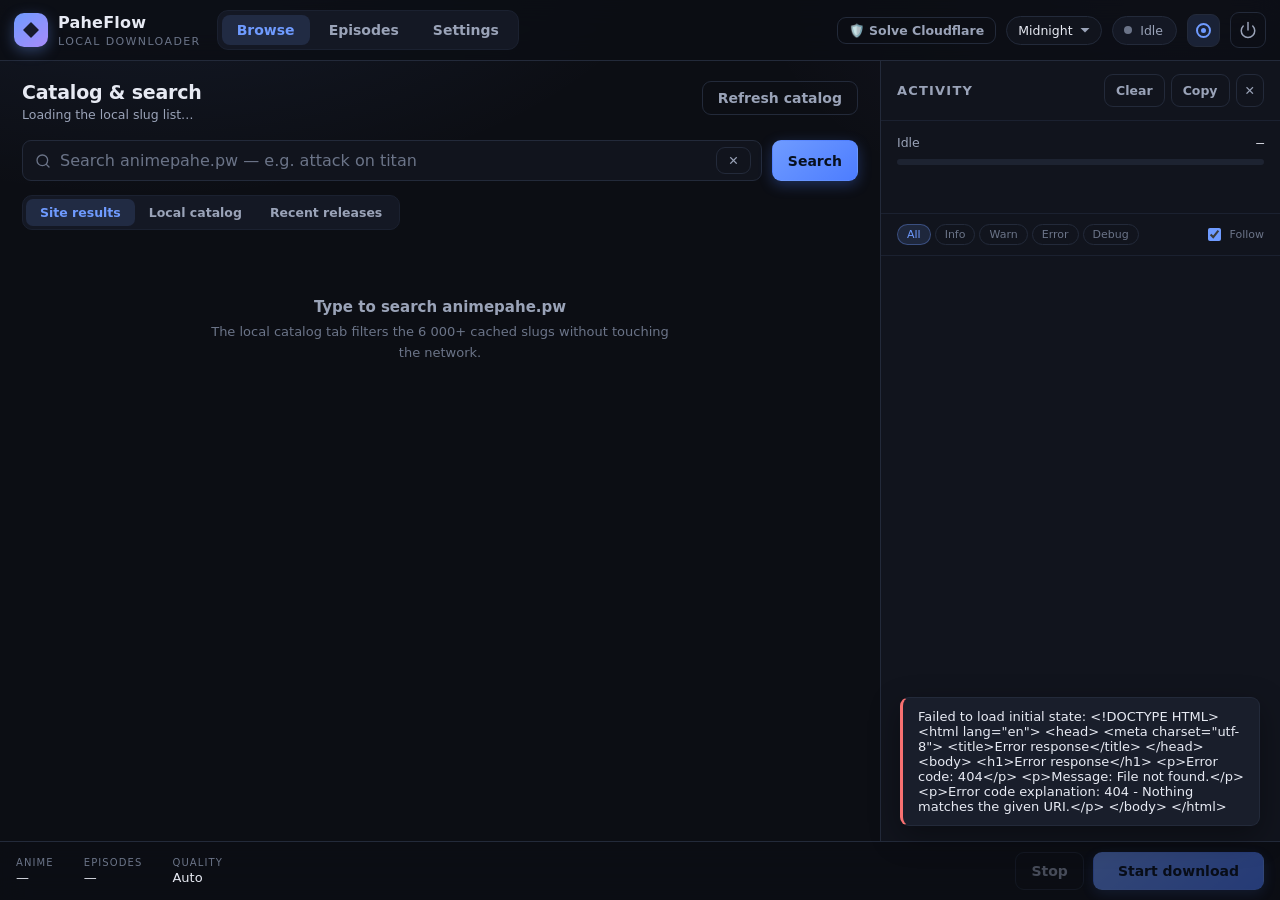
==== commit 5aed623c: "feat(release): v1.1.0 - add recent releases feed and comprehensive capacity audit" ====
--- a/android/app/src/main/assets/web/static/index.html
+++ b/android/app/src/main/assets/web/static/index.html
@@ -113,6 +113,7 @@
       <div class="segmented" id="resultModes">
         <button class="seg is-active" data-mode="remote">Site results</button>
         <button class="seg" data-mode="local">Local catalog</button>
+        <button class="seg" data-mode="recent">Recent releases</button>
       </div>
 
       <div class="results" id="resultsList">
@@ -120,6 +121,12 @@
           <p class="empty-title">Type to search animepahe.pw</p>
           <p class="empty-text">The local catalog tab filters the 6 000+ cached slugs without touching the network.</p>
         </div>
+      </div>
+
+      <div class="pager hidden" id="recentPager">
+        <button class="btn btn-ghost btn-sm" id="recentPrev" title="Previous page">← Previous</button>
+        <span id="recentPageInfo">Page 1 of 1</span>
+        <button class="btn btn-ghost btn-sm" id="recentNext" title="Next page">Next →</button>
       </div>
     </section>
 
@@ -131,6 +138,7 @@
           <p class="panel-sub" id="epSubtitle">Pick something in the Browse tab first.</p>
         </div>
         <div class="panel-actions">
+          <span class="capacity-pill hidden" id="epCapacityPill" title="Estimated download size">📦 ~0 MB</span>
           <button class="btn btn-ghost btn-sm" id="copySlug" title="Copy the slug / uuid">Copy slug</button>
           <button class="btn btn-ghost btn-sm" id="reloadEpisodes" title="Reload the episode list">Reload</button>
         </div>
--- a/static/styles.css
+++ b/static/styles.css
@@ -445,6 +445,21 @@
 .title-block { min-width: 0; }
 .title-block h2 { overflow-wrap: anywhere; }
 .panel-actions { display: flex; gap: 8px; align-items: center; flex-wrap: wrap; }
+.capacity-pill {
+  display: inline-flex;
+  align-items: center;
+  gap: 5px;
+  padding: 4px 10px;
+  border-radius: 999px;
+  font-size: 11.5px;
+  font-weight: 600;
+  color: var(--accent);
+  background: var(--accent-soft);
+  border: 1px solid color-mix(in srgb, var(--accent) 35%, transparent);
+  letter-spacing: 0.2px;
+  user-select: none;
+}
+.capacity-pill.hidden { display: none !important; }
 
 /* ───────────────────────────── buttons ───────────────────────────── */
 
@@ -596,6 +611,54 @@
 .badge.accent { color: var(--accent); border-color: color-mix(in srgb, var(--accent) 30%, transparent); background: var(--accent-soft); }
 
 .result-actions { display: flex; gap: 6px; flex: 0 0 auto; }
+
+.result.recent {
+  cursor: pointer;
+  padding: 10px 14px;
+}
+.recent-thumb-wrap {
+  width: 88px;
+  height: 52px;
+  border-radius: 6px;
+  overflow: hidden;
+  background: var(--panel-2);
+  flex: 0 0 auto;
+  position: relative;
+  display: flex;
+  align-items: center;
+  justify-content: center;
+  border: 1px solid var(--line-soft);
+}
+.recent-thumb {
+  width: 100%;
+  height: 100%;
+  object-fit: cover;
+  display: block;
+}
+.recent-thumb-placeholder {
+  font-size: 20px;
+  opacity: 0.4;
+}
+.recent-badge-ep {
+  font-weight: 700;
+  color: var(--accent);
+  border-color: color-mix(in srgb, var(--accent) 30%, transparent);
+  background: var(--accent-soft);
+}
+.recent-badge-sub {
+  color: #38bdf8;
+  border-color: rgba(56, 189, 248, 0.3);
+  background: rgba(56, 189, 248, 0.1);
+}
+.recent-badge-dub {
+  color: #f59e0b;
+  border-color: rgba(245, 158, 11, 0.3);
+  background: rgba(245, 158, 11, 0.1);
+}
+.recent-time {
+  color: var(--text-faint);
+  font-size: 11px;
+}
 
 .empty { text-align: center; padding: 54px 20px; color: var(--text-faint); }
 .empty-title { margin: 0 0 6px; color: var(--text-dim); font-size: 15px; font-weight: 550; }
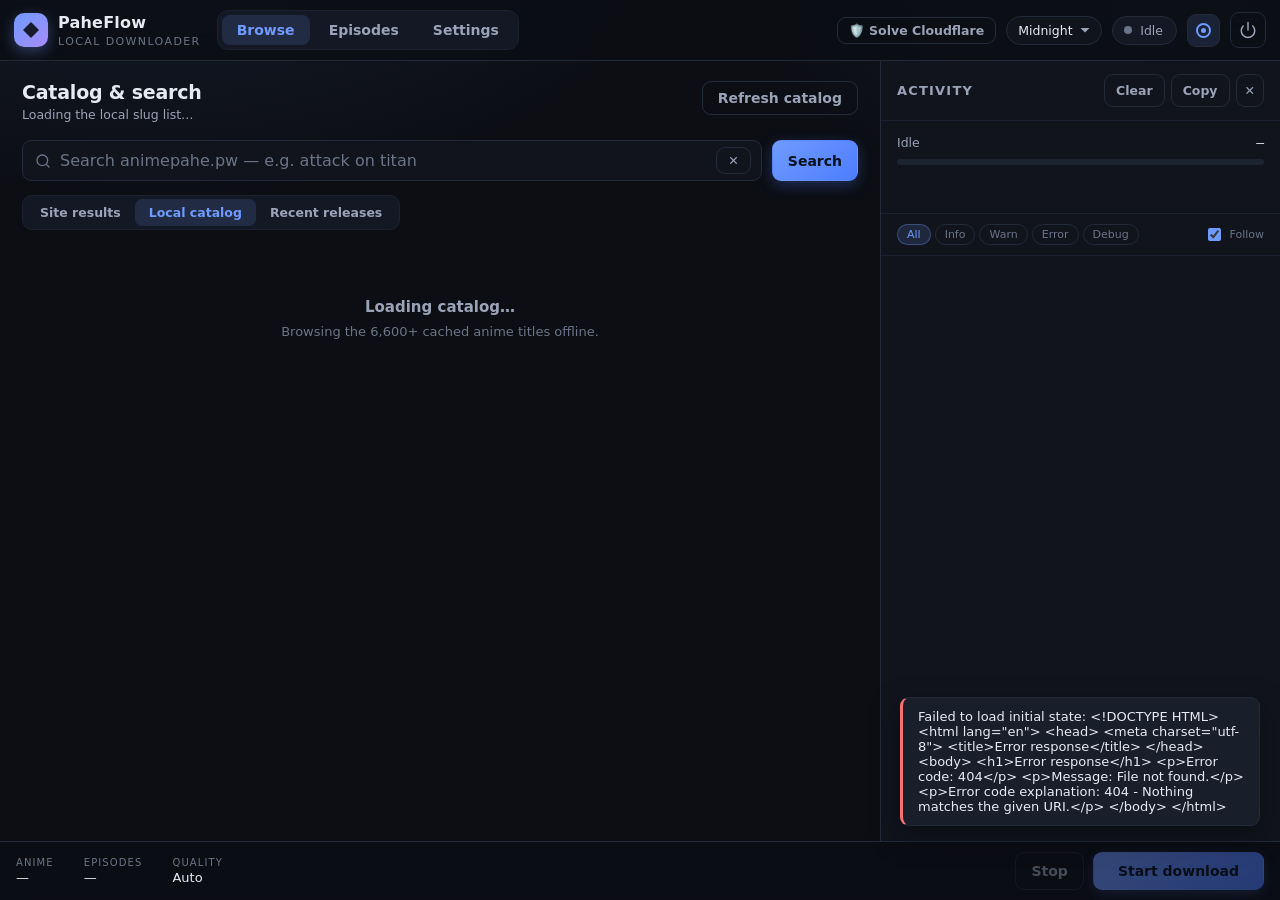
==== commit 5ea4a5a4: "release: v2.0.1 — fix Cloudflare solver flow, default to local catalog, fix chunked rendering" ====
--- a/android/app/src/main/assets/web/static/index.html
+++ b/android/app/src/main/assets/web/static/index.html
@@ -111,15 +111,15 @@
       </div>
 
       <div class="segmented" id="resultModes">
-        <button class="seg is-active" data-mode="remote">Site results</button>
-        <button class="seg" data-mode="local">Local catalog</button>
+        <button class="seg" data-mode="remote">Site results</button>
+        <button class="seg is-active" data-mode="local">Local catalog</button>
         <button class="seg" data-mode="recent">Recent releases</button>
       </div>
 
       <div class="results" id="resultsList">
         <div class="empty">
-          <p class="empty-title">Type to search animepahe.pw</p>
-          <p class="empty-text">The local catalog tab filters the 6 000+ cached slugs without touching the network.</p>
+          <p class="empty-title">Loading catalog…</p>
+          <p class="empty-text">Browsing the 6,600+ cached anime titles offline.</p>
         </div>
       </div>
 
--- a/static/styles.css
+++ b/static/styles.css
@@ -398,6 +398,10 @@
 .status-pill[data-state="done"] .status-dot { background: var(--ok); }
 .status-pill[data-state="error"] { color: var(--err); border-color: color-mix(in srgb, var(--err) 35%, transparent); }
 .status-pill[data-state="error"] .status-dot { background: var(--err); }
+.status-pill[data-state="connected"] { color: var(--ok); border-color: color-mix(in srgb, var(--ok) 30%, transparent); }
+.status-pill[data-state="connected"] .status-dot { background: var(--ok); }
+.status-pill[data-state="disconnected"] { color: var(--err); border-color: color-mix(in srgb, var(--err) 35%, transparent); }
+.status-pill[data-state="disconnected"] .status-dot { background: var(--err); animation: blink 1.1s ease-in-out infinite; }
 
 @keyframes blink { 0%, 100% { opacity: 1; } 50% { opacity: .25; } }
 
@@ -498,6 +502,38 @@
 .btn-sm { padding: 5px 11px; font-size: 12.5px; }
 .btn-lg { padding: 10px 24px; font-size: 14px; }
 .btn-icon { padding: 8px; display: inline-flex; }
+.btn.cf-needed {
+  background: linear-gradient(140deg, rgba(239, 68, 68, 0.15) 0%, rgba(245, 158, 11, 0.15) 100%);
+  border-color: var(--err);
+  color: var(--err);
+  animation: pulse-glow 2s ease-in-out infinite;
+}
+.btn.cf-needed:hover:not(:disabled) {
+  background: linear-gradient(140deg, rgba(239, 68, 68, 0.25) 0%, rgba(245, 158, 11, 0.25) 100%);
+  border-color: var(--err);
+  color: #fff;
+  box-shadow: 0 0 12px rgba(239, 68, 68, 0.4);
+}
+@keyframes pulse-glow {
+  0%, 100% { box-shadow: 0 0 0 rgba(239, 68, 68, 0); }
+  50% { box-shadow: 0 0 12px rgba(239, 68, 68, 0.3); }
+}
+.btn.cf-solved {
+  background: linear-gradient(140deg, rgba(16, 185, 129, 0.15) 0%, rgba(16, 185, 129, 0.15) 100%);
+  border-color: var(--ok);
+  color: var(--ok);
+  animation: pulse-glow-green 2s ease-in-out infinite;
+}
+.btn.cf-solved:hover:not(:disabled) {
+  background: linear-gradient(140deg, rgba(16, 185, 129, 0.25) 0%, rgba(16, 185, 129, 0.25) 100%);
+  border-color: var(--ok);
+  color: #fff;
+  box-shadow: 0 0 12px rgba(16, 185, 129, 0.4);
+}
+@keyframes pulse-glow-green {
+  0%, 100% { box-shadow: 0 0 0 rgba(16, 185, 129, 0); }
+  50% { box-shadow: 0 0 12px rgba(16, 185, 129, 0.3); }
+}
 
 .pulse-icon {
   width: 15px; height: 15px; border-radius: 50%;
@@ -680,36 +716,72 @@
 .toolbar-buttons { display: flex; gap: 6px; flex-wrap: wrap; }
 
 .ep-grid {
-  display: grid; grid-template-columns: repeat(auto-fill, minmax(118px, 1fr));
-  gap: 8px; max-height: 340px; overflow-y: auto; padding: 4px 4px 4px 0;
+  display: grid;
+  grid-template-columns: repeat(auto-fill, minmax(145px, 1fr));
+  gap: 10px;
+  max-height: 380px;
+  overflow-y: auto;
+  padding: 4px 4px 4px 0;
 }
 
 .ep {
-  display: flex; align-items: center; gap: 8px; padding: 8px 10px;
-  background: var(--panel); border: 1px solid var(--line-soft); border-radius: var(--radius-sm);
-  cursor: pointer; transition: border-color .15s, background .15s;
-  user-select: none; min-width: 0;
+  display: flex;
+  align-items: center;
+  gap: 10px;
+  padding: 10px 12px;
+  background: var(--panel);
+  border: 1px solid var(--line-soft);
+  border-radius: var(--radius-sm);
+  cursor: pointer;
+  transition: border-color .15s, background .15s;
+  user-select: none;
+  min-width: 0;
+  min-height: 52px;
 }
 .ep:hover { border-color: var(--hover-border); background: var(--panel-2); }
 .ep.is-checked { border-color: var(--accent); background: var(--accent-soft); }
-.ep input { flex: 0 0 auto; margin: 0; cursor: pointer; }
-.ep-num { font-weight: 650; font-size: 13px; color: var(--text); white-space: nowrap; flex-shrink: 0; }
-.ep-info { min-width: 0; margin-left: auto; display: flex; flex-direction: column; align-items: flex-end; gap: 2px; }
-.ep-tags { display: flex; align-items: center; gap: 4px; }
+.ep input { flex: 0 0 auto; margin: 0; cursor: pointer; width: 17px; height: 17px; accent-color: var(--accent); }
+.ep-num { font-weight: 700; font-size: 14px; color: var(--text); white-space: nowrap; flex-shrink: 0; }
+.ep-info { min-width: 0; margin-left: auto; display: flex; flex-direction: column; align-items: flex-end; gap: 3px; }
+.ep-tags { display: flex; align-items: center; gap: 5px; flex-wrap: nowrap; }
 .ep-audio-tag {
-  font-size: 9.5px; font-weight: 600; text-transform: uppercase;
-  color: var(--accent); background: var(--accent-soft);
-  padding: 1px 5px; border-radius: 4px; white-space: nowrap; line-height: 1.2;
+  font-size: 10px;
+  font-weight: 700;
+  text-transform: uppercase;
+  color: var(--accent);
+  background: var(--accent-soft);
+  padding: 2px 6px;
+  border-radius: 4px;
+  white-space: nowrap;
+  line-height: 1.2;
+}
+.ep-audio-tag.is-sub {
+  color: #38bdf8;
+  background: rgba(56, 189, 248, 0.12);
+  border: 1px solid rgba(56, 189, 248, 0.28);
+}
+.ep-audio-tag.is-dub {
+  color: #f59e0b;
+  background: rgba(245, 158, 11, 0.12);
+  border: 1px solid rgba(245, 158, 11, 0.28);
 }
 .ep-size-tag {
-  font-size: 9.5px; font-weight: 600;
-  color: var(--cyan, #38bdf8); background: rgba(56, 189, 248, 0.12);
-  border: 1px solid rgba(56, 189, 248, 0.22);
-  padding: 1px 5px; border-radius: 4px; white-space: nowrap; line-height: 1.2;
+  font-size: 10.5px;
+  font-weight: 600;
+  color: #34d399;
+  background: rgba(52, 211, 153, 0.12);
+  border: 1px solid rgba(52, 211, 153, 0.28);
+  padding: 2px 6px;
+  border-radius: 4px;
+  white-space: nowrap;
+  line-height: 1.2;
 }
 .ep-dur {
-  font-size: 10px; color: var(--text-faint); font-family: var(--mono);
-  white-space: nowrap; line-height: 1.2;
+  font-size: 10.5px;
+  color: var(--text-faint);
+  font-family: var(--mono);
+  white-space: nowrap;
+  line-height: 1.2;
 }
 
 .ep-loading { grid-column: 1 / -1; text-align: center; padding: 18px; color: var(--text-faint); font-size: 12.5px; }
@@ -999,21 +1071,26 @@
   }
   .ep-grid {
     max-height: none;
-    grid-template-columns: repeat(auto-fill, minmax(104px, 1fr));
+    grid-template-columns: repeat(2, minmax(0, 1fr));
+    gap: 10px;
+    padding: 4px 0;
+  }
+  .ep {
+    padding: 10px 11px;
     gap: 8px;
-    padding: 4px 0;
-  }
-  .ep {
-    padding: 6px 7px;
-    gap: 5px;
-    font-size: 12.5px;
+    font-size: 13px;
     align-items: center;
-    min-height: 44px;
+    min-height: 52px;
     border-radius: var(--radius-sm);
   }
+  .ep input {
+    width: 17px;
+    height: 17px;
+    flex-shrink: 0;
+  }
   .ep-num {
-    font-size: 12.5px;
-    font-weight: 650;
+    font-size: 13.5px;
+    font-weight: 700;
     white-space: nowrap;
     flex-shrink: 0;
   }
@@ -1023,31 +1100,31 @@
     display: flex;
     flex-direction: column;
     align-items: flex-end;
-    gap: 2px;
-    overflow: hidden;
+    gap: 3px;
   }
   .ep-tags {
     display: flex;
     align-items: center;
-    gap: 3px;
-    max-width: 100%;
+    gap: 4px;
+    flex-wrap: wrap;
+    justify-content: flex-end;
   }
   .ep-audio-tag {
-    font-size: 8.5px;
+    font-size: 9.5px;
+    font-weight: 700;
+    padding: 2px 5px;
+    border-radius: 4px;
+    white-space: nowrap;
+  }
+  .ep-size-tag {
+    font-size: 10px;
     font-weight: 600;
-    padding: 1px 3px;
-    border-radius: 3px;
+    padding: 2px 6px;
+    border-radius: 4px;
     white-space: nowrap;
   }
-  .ep-size-tag {
-    font-size: 8.5px;
-    font-weight: 600;
-    padding: 1px 3px;
-    border-radius: 3px;
-    white-space: nowrap;
-  }
   .ep-dur {
-    font-size: 9.5px;
+    font-size: 10px;
     white-space: nowrap;
     color: var(--text-faint);
   }
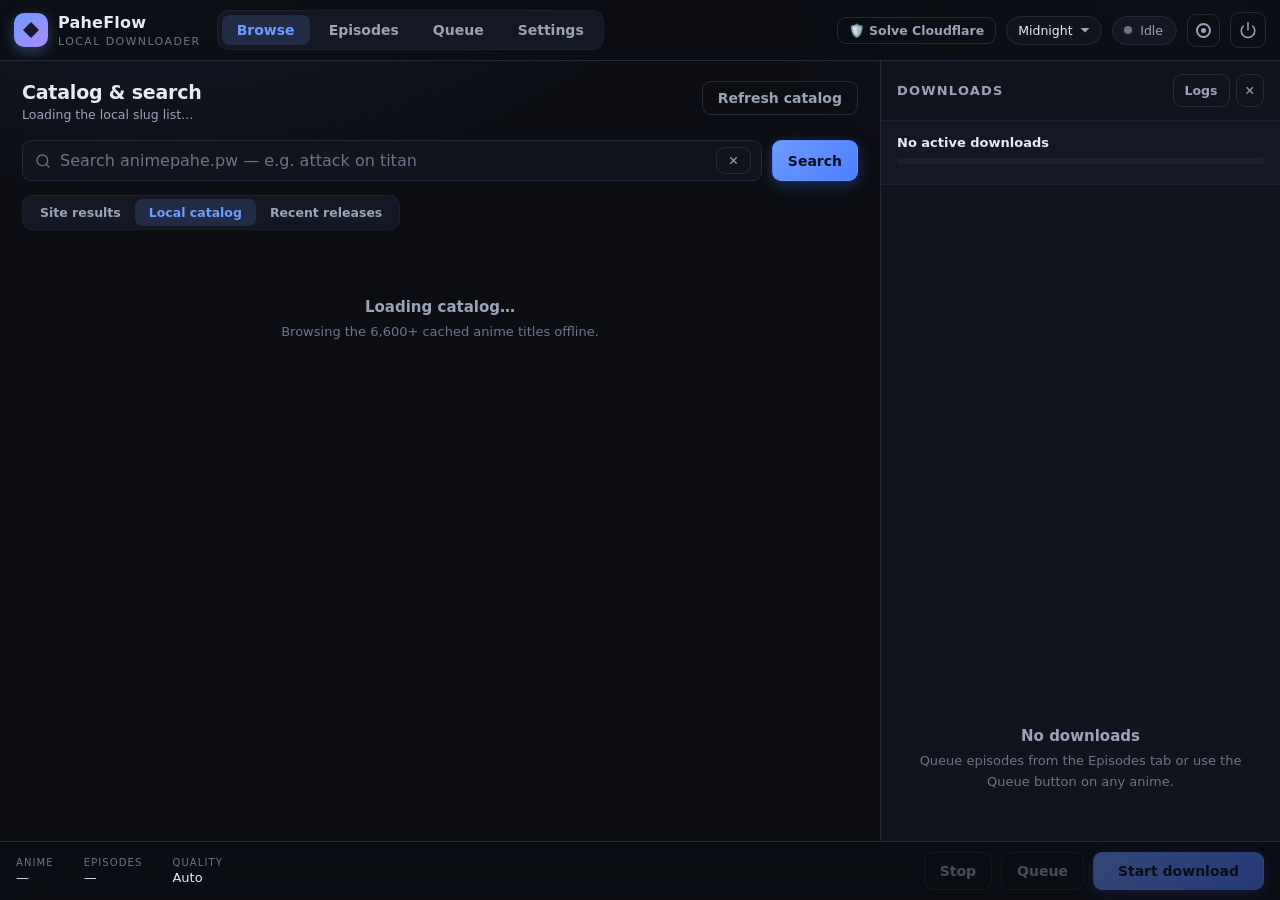
==== commit d5b72af4: "feat: Seal/YTDLnis-style downloads manager, granular episode controls, global sequential queue, and " ====
--- a/android/app/src/main/assets/web/static/index.html
+++ b/android/app/src/main/assets/web/static/index.html
@@ -24,6 +24,7 @@
     <nav class="tabs" role="tablist">
       <button class="tab is-active" data-tab="browse" role="tab">Browse</button>
       <button class="tab" data-tab="episodes" role="tab">Episodes</button>
+      <button class="tab" data-tab="queue" role="tab">Queue<span class="tab-badge hidden" id="queueTabCount">0</span></button>
       <button class="tab" data-tab="settings" role="tab">Settings</button>
     </nav>
 
@@ -114,6 +115,12 @@
         <button class="seg" data-mode="remote">Site results</button>
         <button class="seg is-active" data-mode="local">Local catalog</button>
         <button class="seg" data-mode="recent">Recent releases</button>
+      </div>
+
+      <div class="segmented ep-audio-seg hidden" id="recentAudioSeg" role="group" aria-label="Recent audio filter" style="margin-top: 6px;">
+        <button class="seg is-active" data-recent-audio="all">All Latest</button>
+        <button class="seg" data-recent-audio="sub">Sub Only</button>
+        <button class="seg" data-recent-audio="dub">Dub Only</button>
       </div>
 
       <div class="results" id="resultsList">
@@ -221,6 +228,36 @@
         <span class="command-label">Job summary</span>
         <code id="commandPreview">Select an anime to preview the job</code>
         <button class="btn btn-ghost btn-sm" id="copyCommand">Copy</button>
+      </div>
+    </section>
+
+    <!-- ──────────────────────────────  QUEUE  ────────────────────────────── -->
+    <section class="panel" id="panel-queue">
+      <div class="panel-head">
+        <div>
+          <h2>Download queue</h2>
+          <p class="panel-sub">Queued anime are downloaded one after another, automatically. Adding to the queue resumes it.</p>
+        </div>
+        <div class="panel-actions">
+          <button class="btn btn-ghost btn-sm" id="queueHoldBtn" title="Pause or resume the automatic queue">Pause queue</button>
+          <button class="btn btn-ghost btn-sm" id="queueClearBtn" title="Remove all queued and failed entries">Clear queue</button>
+        </div>
+      </div>
+
+      <div class="banner hidden" id="queueHoldBanner" style="border-color: rgba(245, 158, 11, 0.4); background: rgba(245, 158, 11, 0.1);">
+        <div class="banner-icon" style="background: rgba(245, 158, 11, 0.2); color: #f59e0b;">⏸</div>
+        <div class="banner-body">
+          <strong>Queue paused</strong>
+          <span>Auto-download is on hold, often because a download was stopped. Resume to continue with the next queued anime.</span>
+        </div>
+        <button class="btn btn-primary btn-sm" id="queueResumeBtn" style="background: #f59e0b; border-color: #f59e0b; color: #000; font-weight: 600;">▶ Resume queue</button>
+      </div>
+
+      <div class="queue-list" id="queueList">
+        <div class="empty">
+          <p class="empty-title">The queue is empty</p>
+          <p class="empty-text">Use the Queue button on any anime in Browse, or queue your episode selection from the Episodes tab.</p>
+        </div>
       </div>
     </section>
 
@@ -401,7 +438,7 @@
       <div class="card danger-zone">
         <div class="card-head"><h3>Maintenance</h3></div>
         <div class="settings-actions no-margin">
-          <button class="btn btn-ghost" id="clearLogs">Clear activity log</button>
+          <button class="btn btn-ghost" id="openLogsSettings">Open activity log</button>
           <button class="btn btn-ghost" id="copyConfig">Copy config.json</button>
         </div>
         <div class="settings-actions" style="margin-top: 10px;">
@@ -421,26 +458,24 @@
   <!-- ─────────────────────────────  ACTIVITY  ───────────────────────────── -->
   <aside class="activity" id="activityPanel">
     <div class="activity-head">
-      <h3>Activity</h3>
+      <h3>Downloads</h3>
       <div class="activity-head-actions">
-        <button class="btn btn-ghost btn-sm" id="clearLogsTop" title="Clear the log">Clear</button>
-        <button class="btn btn-ghost btn-sm" id="copyLogs" title="Copy the log">Copy</button>
+        <button class="btn btn-ghost btn-sm" id="logsDrawerBtn" title="View activity logs">Logs</button>
         <button class="btn btn-ghost btn-sm btn-icon" id="closeActivity" title="Hide activity panel" aria-label="Close activity panel">✕</button>
       </div>
     </div>
 
-    <div class="progress-block">
-      <div class="progress-head">
-        <span id="progressLabel">Idle</span>
-        <span id="progressPercent" class="progress-percent">—</span>
-      </div>
-      <div class="progress-track"><div class="progress-fill" id="progressFill"></div></div>
-      <div class="progress-meta">
-        <span id="progressEpisode"></span>
-        <span id="progressSpeed"></span>
-        <span id="progressEta"></span>
-      </div>
-      <div class="ep-status" id="epStatus"></div>
+    <!-- Overall progress bar -->
+    <div class="dl-overall" id="dlOverall">
+      <div class="dl-overall-row">
+        <span id="dlOverallLabel">No active downloads</span>
+        <span id="dlOverallPercent" class="progress-percent"></span>
+      </div>
+      <div class="progress-track"><div class="progress-fill" id="dlOverallFill"></div></div>
+      <div class="dl-overall-meta">
+        <span id="dlOverallEps"></span>
+        <span id="dlOverallSpeed"></span>
+      </div>
     </div>
 
     <div class="playlist-block hidden" id="playlistBlock">
@@ -451,22 +486,44 @@
       <div id="playlistList"></div>
     </div>
 
-    <div class="log-head">
-      <div class="log-filters">
-        <button class="chip is-active" data-level="all">All</button>
-        <button class="chip" data-level="info">Info</button>
-        <button class="chip" data-level="warn">Warn</button>
-        <button class="chip" data-level="error">Error</button>
-        <button class="chip" data-level="debug">Debug</button>
-      </div>
-      <label class="autoscroll">
-        <input type="checkbox" id="autoscroll" checked />
-        <span>Follow</span>
-      </label>
-    </div>
-
-    <div class="logs" id="logs"></div>
+    <!-- Per-anime download groups (rendered by JS) -->
+    <div id="dlGroups"></div>
+
+    <!-- Empty state -->
+    <div class="dl-empty" id="dlEmpty">
+      <p class="empty-title">No downloads</p>
+      <p class="empty-text">Queue episodes from the Episodes tab or use the Queue button on any anime.</p>
+    </div>
   </aside>
+
+  <!-- Logs drawer (slide-over) -->
+  <div class="logs-drawer" id="logsDrawer" aria-hidden="true">
+    <div class="logs-drawer-backdrop" id="logsDrawerBackdrop"></div>
+    <div class="logs-drawer-panel">
+      <div class="logs-drawer-head">
+        <h3>Activity Log</h3>
+        <div class="logs-drawer-actions">
+          <button class="btn btn-ghost btn-sm" id="clearLogsTop" title="Clear the log">Clear</button>
+          <button class="btn btn-ghost btn-sm" id="copyLogs" title="Copy the log">Copy</button>
+          <button class="btn btn-ghost btn-sm btn-icon" id="closeLogsDrawer" title="Close">✕</button>
+        </div>
+      </div>
+      <div class="log-head">
+        <div class="log-filters">
+          <button class="chip is-active" data-level="all">All</button>
+          <button class="chip" data-level="info">Info</button>
+          <button class="chip" data-level="warn">Warn</button>
+          <button class="chip" data-level="error">Error</button>
+          <button class="chip" data-level="debug">Debug</button>
+        </div>
+        <label class="autoscroll">
+          <input type="checkbox" id="autoscroll" checked />
+          <span>Follow</span>
+        </label>
+      </div>
+      <div class="logs" id="logs"></div>
+    </div>
+  </div>
 
   </main>
 
@@ -488,6 +545,7 @@
     </div>
     <div class="action-buttons">
       <button class="btn btn-ghost" id="stopBtn" disabled>Stop</button>
+      <button class="btn btn-ghost" id="queueSelectionBtn" disabled title="Add the selected episodes to the download queue">Queue</button>
       <button class="btn btn-primary btn-lg" id="startBtn" disabled>Start download</button>
     </div>
   </footer>
--- a/static/styles.css
+++ b/static/styles.css
@@ -421,8 +421,8 @@
 body.activity-hidden .layout {
   grid-template-columns: minmax(0, 1fr);
 }
-.layout.activity-hidden .activity,
-body.activity-hidden .activity {
+.layout.activity-hidden:not(.show-mobile-activity) .activity,
+body.activity-hidden:not(.show-mobile-activity) .activity {
   display: none !important;
 }
 
@@ -670,6 +670,8 @@
   height: 100%;
   object-fit: cover;
   display: block;
+  image-rendering: -webkit-optimize-contrast;
+  content-visibility: auto;
 }
 .recent-thumb-placeholder {
   font-size: 20px;
@@ -695,6 +697,49 @@
   color: var(--text-faint);
   font-size: 11px;
 }
+
+/* ─── download queue ─── */
+.tab-badge {
+  display: inline-flex; align-items: center; justify-content: center;
+  min-width: 15px; height: 15px; padding: 0 4px; margin-left: 5px;
+  border-radius: 999px; background: var(--accent); color: var(--bg, #fff);
+  font-size: 9.5px; font-weight: 700; line-height: 1;
+}
+.tab-badge.hidden { display: none; }
+
+.queue-list { display: flex; flex-direction: column; gap: 8px; margin-top: 12px; }
+.queue-row {
+  display: flex; align-items: center; gap: 12px; padding: 11px 14px;
+  background: var(--panel); border: 1px solid var(--line-soft); border-radius: var(--radius-sm);
+  transition: border-color .15s, background .15s;
+}
+.queue-row:hover { border-color: var(--hover-border); background: var(--panel-2); }
+.queue-row.is-downloading { border-color: color-mix(in srgb, var(--ok) 35%, transparent); }
+.queue-row.is-downloading .queue-status { animation: queuePulse 2.2s ease-in-out infinite; }
+.queue-row.is-failed { border-color: color-mix(in srgb, var(--err) 35%, transparent); }
+
+@keyframes queuePulse {
+  0%, 100% { opacity: 1; }
+  50% { opacity: .55; }
+}
+
+.queue-pos {
+  flex: 0 0 auto; width: 26px; height: 26px; border-radius: 8px;
+  display: flex; align-items: center; justify-content: center;
+  background: var(--accent-soft); color: var(--accent);
+  font-size: 11.5px; font-weight: 700;
+}
+.queue-row.is-downloading .queue-pos { background: color-mix(in srgb, var(--ok) 12%, transparent); color: var(--ok); }
+.queue-row.is-failed .queue-pos { background: color-mix(in srgb, var(--err) 12%, transparent); color: var(--err); }
+
+.queue-btn.is-queued {
+  color: var(--accent);
+  border-color: color-mix(in srgb, var(--accent) 35%, transparent);
+  background: var(--accent-soft);
+}
+
+.queue-status { margin-left: auto; }
+.queue-meta-divider { color: var(--line); }
 
 .empty { text-align: center; padding: 54px 20px; color: var(--text-faint); }
 .empty-title { margin: 0 0 6px; color: var(--text-dim); font-size: 15px; font-weight: 550; }
@@ -969,7 +1014,7 @@
   .layout { grid-template-columns: minmax(0, 1fr); }
   .activity { display: none; }
   body.show-mobile-activity .activity {
-    display: flex;
+    display: flex !important;
     position: fixed;
     top: 0; left: 0; right: 0;
     bottom: max(60px, env(safe-area-inset-bottom, 0px));
@@ -1380,3 +1425,294 @@
 @keyframes spin {
   to { transform: rotate(360deg); }
 }
+
+/* ─────────────────────────────────────────────────────────────────
+ *  download manager & per-episode activity UI
+ * ───────────────────────────────────────────────────────────────── */
+
+.dl-overall {
+  padding: 14px 16px;
+  background: var(--panel, #181824);
+  border-bottom: 1px solid var(--line-soft, rgba(255, 255, 255, 0.08));
+}
+
+.dl-overall-row {
+  display: flex;
+  justify-content: space-between;
+  align-items: center;
+  margin-bottom: 8px;
+}
+
+#dlOverallLabel {
+  font-size: 13px;
+  font-weight: 600;
+  color: var(--text, #f0eef5);
+}
+
+.dl-overall .progress-track {
+  height: 6px;
+  background: var(--line-soft, rgba(255, 255, 255, 0.08));
+  border-radius: 999px;
+  overflow: hidden;
+}
+
+.dl-overall .progress-fill {
+  height: 100%;
+  background: var(--accent, #a259ff);
+  border-radius: 999px;
+  transition: width 0.25s ease;
+}
+
+.dl-overall-meta {
+  display: flex;
+  justify-content: space-between;
+  margin-top: 6px;
+  font-size: 11.5px;
+  color: var(--text-faint, #9f9baa);
+}
+
+.dl-empty {
+  padding: 48px 20px;
+  text-align: center;
+  color: var(--text-faint, #9f9baa);
+}
+
+#dlGroups {
+  display: flex;
+  flex-direction: column;
+  gap: 12px;
+  padding: 12px 14px;
+  overflow-y: auto;
+  flex: 1;
+}
+
+.dl-group {
+  background: var(--panel, #181824);
+  border: 1px solid var(--line-soft, rgba(255, 255, 255, 0.08));
+  border-radius: var(--radius-sm, 10px);
+  overflow: hidden;
+  transition: border-color 0.15s ease;
+}
+
+.dl-group.is-downloading {
+  border-color: color-mix(in srgb, var(--ok, #10b981) 40%, transparent);
+}
+
+.dl-group-head {
+  display: flex;
+  align-items: center;
+  justify-content: space-between;
+  gap: 10px;
+  padding: 10px 14px;
+  background: var(--panel-2, rgba(255, 255, 255, 0.03));
+  border-bottom: 1px solid var(--line-soft, rgba(255, 255, 255, 0.06));
+}
+
+.dl-group-info {
+  display: flex;
+  align-items: center;
+  gap: 8px;
+  flex: 1;
+  min-width: 0;
+}
+
+.dl-group-title {
+  font-size: 13px;
+  font-weight: 650;
+  color: var(--text, #f0eef5);
+  overflow: hidden;
+  text-overflow: ellipsis;
+  white-space: nowrap;
+}
+
+.dl-group-actions {
+  display: flex;
+  align-items: center;
+  gap: 6px;
+  flex-shrink: 0;
+}
+
+.dl-group-bar {
+  height: 3px;
+  background: var(--line-soft, rgba(255, 255, 255, 0.06));
+  overflow: hidden;
+}
+
+.dl-group-bar-fill {
+  height: 100%;
+  background: var(--accent, #a259ff);
+  transition: width 0.25s ease;
+}
+
+.dl-eps {
+  display: flex;
+  flex-direction: column;
+  padding: 4px 10px;
+  max-height: 280px;
+  overflow-y: auto;
+}
+
+.dl-ep {
+  display: grid;
+  grid-template-columns: 56px 1fr auto auto;
+  gap: 10px;
+  align-items: center;
+  padding: 8px 4px;
+  border-bottom: 1px solid var(--line-soft, rgba(255, 255, 255, 0.04));
+  font-size: 12px;
+}
+
+.dl-ep:last-child {
+  border-bottom: none;
+}
+
+.dl-ep.is-active {
+  background: rgba(162, 89, 255, 0.05);
+  border-radius: 6px;
+}
+
+.dl-ep.is-done {
+  opacity: 0.7;
+}
+
+.dl-ep-label {
+  font-weight: 600;
+  color: var(--text, #f0eef5);
+  font-size: 12px;
+}
+
+.dl-ep-bar {
+  display: flex;
+  flex-direction: column;
+  gap: 4px;
+  min-width: 0;
+}
+
+.dl-ep-bar .progress-track {
+  height: 4px;
+  background: var(--line-soft, rgba(255, 255, 255, 0.08));
+  border-radius: 999px;
+  overflow: hidden;
+}
+
+.dl-ep-bar .progress-fill {
+  height: 100%;
+  background: var(--accent, #a259ff);
+  border-radius: 999px;
+  transition: width 0.2s ease;
+}
+
+.dl-ep-bar .progress-fill.is-paused {
+  background: #f59e0b;
+}
+
+.dl-ep.is-active .progress-fill {
+  background: var(--ok, #10b981);
+}
+
+.dl-ep-details {
+  display: flex;
+  justify-content: space-between;
+  font-size: 10.5px;
+  color: var(--text-faint, #9f9baa);
+}
+
+.dl-ep-meta {
+  display: flex;
+  align-items: center;
+  gap: 6px;
+  flex-shrink: 0;
+}
+
+.dl-ep-ctrl {
+  display: flex;
+  align-items: center;
+  gap: 4px;
+  flex-shrink: 0;
+}
+
+/* ─────────────────────────────────────────────────────────────────
+ *  logs drawer
+ * ───────────────────────────────────────────────────────────────── */
+
+.logs-drawer {
+  position: fixed;
+  inset: 0;
+  z-index: 1000;
+  visibility: hidden;
+  pointer-events: none;
+  transition: visibility 0.25s;
+}
+
+.logs-drawer.is-open {
+  visibility: visible;
+  pointer-events: auto;
+}
+
+.logs-drawer-backdrop {
+  position: absolute;
+  inset: 0;
+  background: rgba(0, 0, 0, 0.55);
+  backdrop-filter: blur(2px);
+  opacity: 0;
+  transition: opacity 0.25s ease;
+}
+
+.logs-drawer.is-open .logs-drawer-backdrop {
+  opacity: 1;
+}
+
+.logs-drawer-panel {
+  position: absolute;
+  top: 0;
+  right: 0;
+  bottom: 0;
+  width: min(520px, 100vw);
+  background: var(--panel, #161622);
+  border-left: 1px solid var(--line-soft, rgba(255, 255, 255, 0.1));
+  display: flex;
+  flex-direction: column;
+  transform: translateX(100%);
+  transition: transform 0.28s cubic-bezier(0.16, 1, 0.3, 1);
+  box-shadow: -8px 0 32px rgba(0, 0, 0, 0.45);
+}
+
+.logs-drawer.is-open .logs-drawer-panel {
+  transform: translateX(0);
+}
+
+.logs-drawer-head {
+  display: flex;
+  align-items: center;
+  justify-content: space-between;
+  padding: 12px 18px;
+  border-bottom: 1px solid var(--line-soft, rgba(255, 255, 255, 0.08));
+}
+
+.logs-drawer-head h3 {
+  margin: 0;
+  font-size: 15px;
+  font-weight: 600;
+  color: var(--text, #f0eef5);
+}
+
+.logs-drawer-actions {
+  display: flex;
+  align-items: center;
+  gap: 6px;
+}
+
+.logs-drawer-panel .log-head {
+  padding: 10px 18px;
+  background: var(--panel-2, rgba(255, 255, 255, 0.02));
+  border-bottom: 1px solid var(--line-soft, rgba(255, 255, 255, 0.06));
+}
+
+.logs-drawer-panel .logs {
+  flex: 1;
+  padding: 12px 18px;
+  overflow-y: auto;
+  font-family: var(--font-mono, monospace);
+  font-size: 12px;
+  line-height: 1.6;
+}
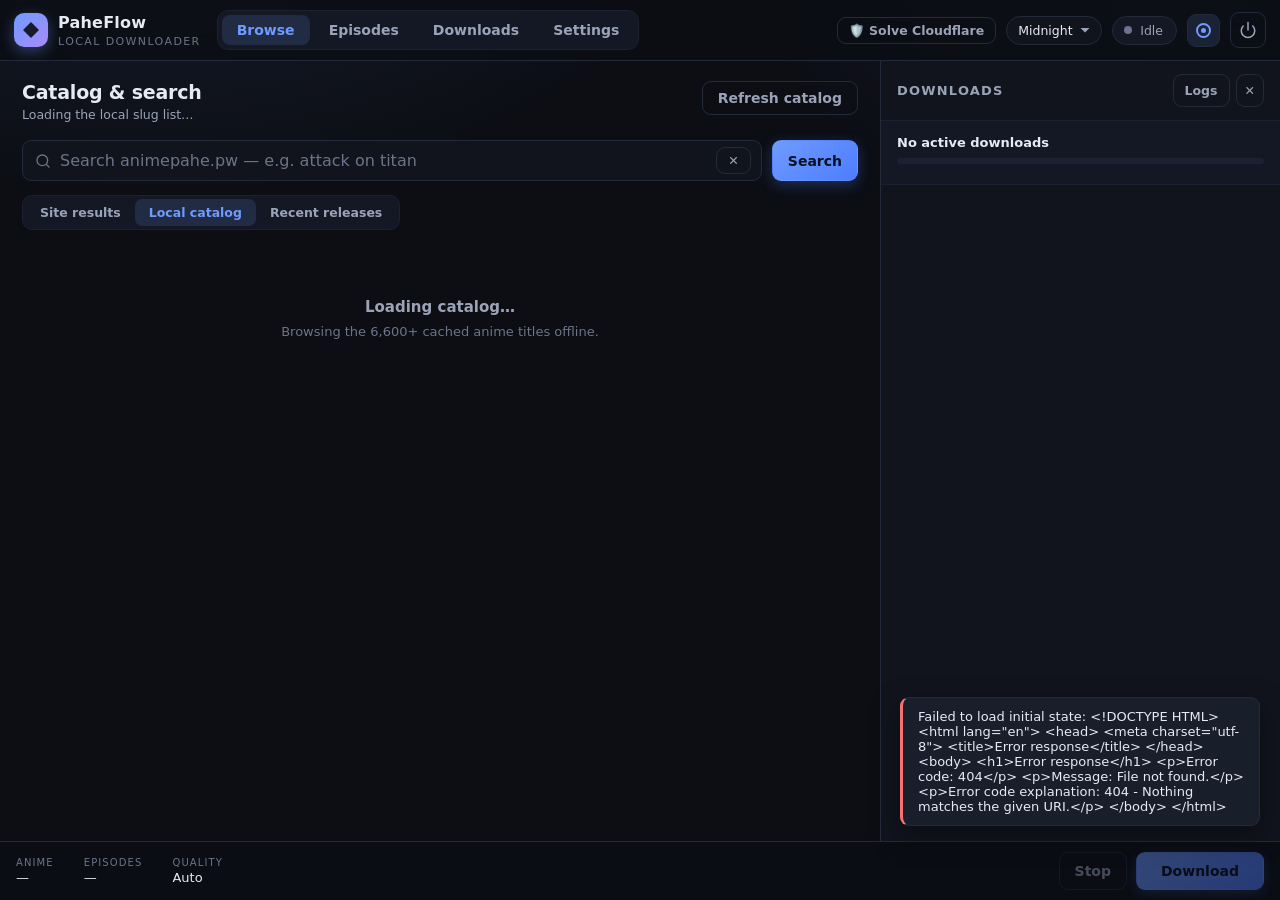
==== commit 31ec3c0a: "feat: unified automatic sequential download queue and episode manager - Remove confusing queue/unque" ====
--- a/android/app/src/main/assets/web/static/index.html
+++ b/android/app/src/main/assets/web/static/index.html
@@ -24,7 +24,7 @@
     <nav class="tabs" role="tablist">
       <button class="tab is-active" data-tab="browse" role="tab">Browse</button>
       <button class="tab" data-tab="episodes" role="tab">Episodes</button>
-      <button class="tab" data-tab="queue" role="tab">Queue<span class="tab-badge hidden" id="queueTabCount">0</span></button>
+      <button class="tab" data-tab="downloads" id="tabDownloads" role="tab">Downloads<span class="tab-badge hidden" id="queueTabCount">0</span></button>
       <button class="tab" data-tab="settings" role="tab">Settings</button>
     </nav>
 
@@ -231,32 +231,32 @@
       </div>
     </section>
 
-    <!-- ──────────────────────────────  QUEUE  ────────────────────────────── -->
-    <section class="panel" id="panel-queue">
+    <!-- ────────────────────────────  DOWNLOADS  ──────────────────────────── -->
+    <section class="panel" id="panel-downloads">
       <div class="panel-head">
         <div>
-          <h2>Download queue</h2>
-          <p class="panel-sub">Queued anime are downloaded one after another, automatically. Adding to the queue resumes it.</p>
+          <h2>Downloads</h2>
+          <p class="panel-sub">Active downloads and queue. Anime are downloaded sequentially, one episode at a time.</p>
         </div>
         <div class="panel-actions">
-          <button class="btn btn-ghost btn-sm" id="queueHoldBtn" title="Pause or resume the automatic queue">Pause queue</button>
-          <button class="btn btn-ghost btn-sm" id="queueClearBtn" title="Remove all queued and failed entries">Clear queue</button>
+          <button class="btn btn-ghost btn-sm" id="queueHoldBtn" title="Pause or resume downloads">Pause downloads</button>
+          <button class="btn btn-ghost btn-sm" id="queueClearBtn" title="Remove all queued and finished entries">Clear list</button>
         </div>
       </div>
 
       <div class="banner hidden" id="queueHoldBanner" style="border-color: rgba(245, 158, 11, 0.4); background: rgba(245, 158, 11, 0.1);">
         <div class="banner-icon" style="background: rgba(245, 158, 11, 0.2); color: #f59e0b;">⏸</div>
         <div class="banner-body">
-          <strong>Queue paused</strong>
-          <span>Auto-download is on hold, often because a download was stopped. Resume to continue with the next queued anime.</span>
-        </div>
-        <button class="btn btn-primary btn-sm" id="queueResumeBtn" style="background: #f59e0b; border-color: #f59e0b; color: #000; font-weight: 600;">▶ Resume queue</button>
+          <strong>Downloads paused</strong>
+          <span>Automatic downloads are on hold. Resume to continue downloading the next episodes.</span>
+        </div>
+        <button class="btn btn-primary btn-sm" id="queueResumeBtn" style="background: #f59e0b; border-color: #f59e0b; color: #000; font-weight: 600;">▶ Resume</button>
       </div>
 
       <div class="queue-list" id="queueList">
         <div class="empty">
-          <p class="empty-title">The queue is empty</p>
-          <p class="empty-text">Use the Queue button on any anime in Browse, or queue your episode selection from the Episodes tab.</p>
+          <p class="empty-title">No downloads in queue</p>
+          <p class="empty-text">Select episodes from the Episodes tab and press Download to start or queue them.</p>
         </div>
       </div>
     </section>
@@ -545,8 +545,7 @@
     </div>
     <div class="action-buttons">
       <button class="btn btn-ghost" id="stopBtn" disabled>Stop</button>
-      <button class="btn btn-ghost" id="queueSelectionBtn" disabled title="Add the selected episodes to the download queue">Queue</button>
-      <button class="btn btn-primary btn-lg" id="startBtn" disabled>Start download</button>
+      <button class="btn btn-primary btn-lg" id="startBtn" disabled>Download</button>
     </div>
   </footer>
 
--- a/static/styles.css
+++ b/static/styles.css
@@ -1017,11 +1017,12 @@
     display: flex !important;
     position: fixed;
     top: 0; left: 0; right: 0;
-    bottom: max(60px, env(safe-area-inset-bottom, 0px));
+    bottom: 0;
     z-index: 200;
     background: var(--bg);
     border-left: 0;
     padding-top: max(16px, env(safe-area-inset-top, 0px));
+    padding-bottom: max(16px, env(safe-area-inset-bottom, 0px));
     overflow: hidden;
   }
   .topbar {
@@ -1672,6 +1673,8 @@
   border-left: 1px solid var(--line-soft, rgba(255, 255, 255, 0.1));
   display: flex;
   flex-direction: column;
+  padding-top: max(16px, env(safe-area-inset-top, 0px));
+  padding-bottom: max(16px, env(safe-area-inset-bottom, 0px));
   transform: translateX(100%);
   transition: transform 0.28s cubic-bezier(0.16, 1, 0.3, 1);
   box-shadow: -8px 0 32px rgba(0, 0, 0, 0.45);
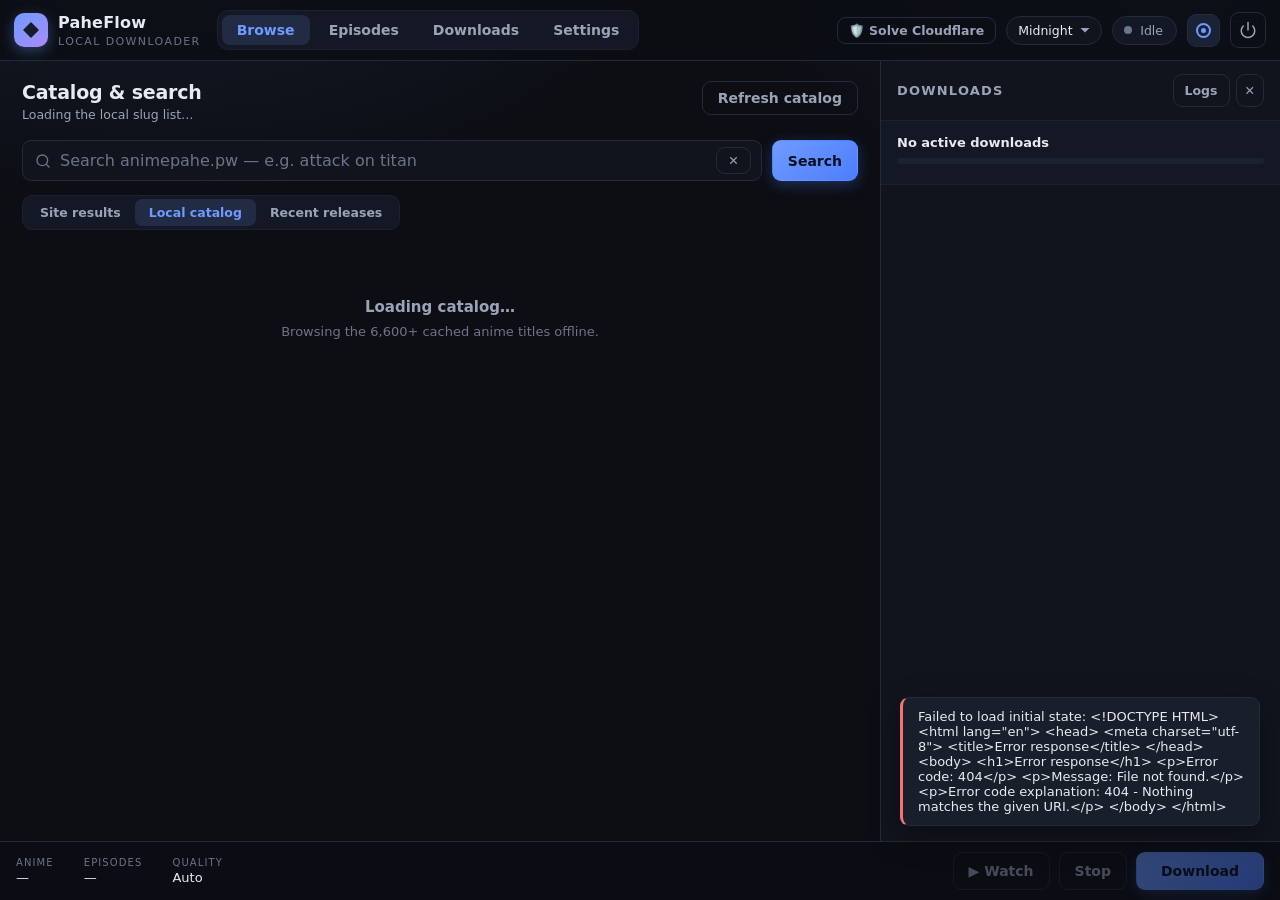
==== commit fd17caa4: "release: v2.0.7 — native in-app streaming, multi-connection full-bandwidth HLS & streaming prefetch" ====
--- a/android/app/src/main/assets/web/static/index.html
+++ b/android/app/src/main/assets/web/static/index.html
@@ -115,12 +115,6 @@
         <button class="seg" data-mode="remote">Site results</button>
         <button class="seg is-active" data-mode="local">Local catalog</button>
         <button class="seg" data-mode="recent">Recent releases</button>
-      </div>
-
-      <div class="segmented ep-audio-seg hidden" id="recentAudioSeg" role="group" aria-label="Recent audio filter" style="margin-top: 6px;">
-        <button class="seg is-active" data-recent-audio="all">All Latest</button>
-        <button class="seg" data-recent-audio="sub">Sub Only</button>
-        <button class="seg" data-recent-audio="dub">Dub Only</button>
       </div>
 
       <div class="results" id="resultsList">
@@ -544,6 +538,7 @@
       </div>
     </div>
     <div class="action-buttons">
+      <button class="btn btn-ghost" id="watchBtn" disabled title="Stream episode natively in app">▶ Watch</button>
       <button class="btn btn-ghost" id="stopBtn" disabled>Stop</button>
       <button class="btn btn-primary btn-lg" id="startBtn" disabled>Download</button>
     </div>
@@ -628,6 +623,58 @@
   </div>
 </div>
 
+<!-- Native In-App Video Stream Player Modal (Desktop / Web) -->
+<div id="streamPlayerModal" class="modal-overlay stream-modal hidden" role="dialog" aria-modal="true" aria-label="Anime stream player">
+  <div class="stream-player-shell">
+    <div class="stream-player-head">
+      <div class="stream-player-title-wrap">
+        <h2 id="streamPlayerTitle">PaheFlow Player</h2>
+        <span id="streamPlayerMeta" class="stream-player-meta">Resolving stream…</span>
+      </div>
+      <div class="stream-player-head-controls">
+        <select id="streamQualitySelect" class="stream-select" aria-label="Stream quality and audio" title="Switch quality or audio"></select>
+        <select id="streamSpeedSelect" class="stream-select" aria-label="Playback speed" title="Playback speed">
+          <option value="0.5">0.5x</option>
+          <option value="0.75">0.75x</option>
+          <option value="1" selected>1.0x</option>
+          <option value="1.25">1.25x</option>
+          <option value="1.5">1.5x</option>
+          <option value="1.75">1.75x</option>
+          <option value="2">2.0x</option>
+        </select>
+        <button class="btn btn-ghost btn-sm" id="streamCopyUrlBtn" title="Copy local HLS stream URL for external players like MPV or VLC">Copy URL</button>
+        <button class="btn btn-ghost btn-sm btn-icon" id="streamCloseBtn" title="Close player" aria-label="Close player">✕</button>
+      </div>
+    </div>
+
+    <div class="stream-video-stage">
+      <video id="streamVideo" class="stream-video" controls playsinline preload="auto"></video>
+      <div id="streamLoadingOverlay" class="stream-overlay hidden">
+        <span class="spinner"></span>
+        <span id="streamLoadingText">Resolving stream from AnimePahe…</span>
+      </div>
+      <div id="streamErrorOverlay" class="stream-overlay stream-error-overlay hidden">
+        <strong>Unable to play stream</strong>
+        <p id="streamErrorText"></p>
+        <div class="stream-error-actions">
+          <button class="btn btn-primary btn-sm hidden" id="streamSolveCfBtn">🛡️ Solve Cloudflare</button>
+          <button class="btn btn-primary btn-sm" id="streamRetryBtn">↻ Retry</button>
+          <button class="btn btn-ghost btn-sm" id="streamCopyUrlErrBtn">Copy HLS URL</button>
+        </div>
+      </div>
+    </div>
+
+    <div class="stream-player-foot">
+      <div class="stream-ep-nav">
+        <button class="btn btn-ghost btn-sm" id="streamPrevEpBtn" disabled>⏮ Prev Ep</button>
+        <button class="btn btn-ghost btn-sm" id="streamSkipOpBtn" title="Skip 85 seconds (opening/ending)">+85s OP</button>
+        <button class="btn btn-ghost btn-sm" id="streamNextEpBtn" disabled>Next Ep ⏭</button>
+      </div>
+      <span id="streamStatusHint" class="stream-status-hint">Direct local HLS stream</span>
+    </div>
+  </div>
+</div>
+
 <div class="toasts" id="toasts"></div>
 <script src="/static/app.js"></script>
 </body>
--- a/static/styles.css
+++ b/static/styles.css
@@ -429,10 +429,12 @@
 .content {
   overflow-y: auto;
   overflow-x: hidden;
-  padding: 20px 22px 28px;
+  padding: 20px 22px max(28px, env(safe-area-inset-bottom, 0px));
   min-width: 0;
   min-height: 0;
   -webkit-overflow-scrolling: touch;
+  touch-action: pan-y;
+  overscroll-behavior-y: contain;
 }
 
 .panel { display: none; animation: fade .2s ease; }
@@ -519,20 +521,15 @@
   50% { box-shadow: 0 0 12px rgba(239, 68, 68, 0.3); }
 }
 .btn.cf-solved {
-  background: linear-gradient(140deg, rgba(16, 185, 129, 0.15) 0%, rgba(16, 185, 129, 0.15) 100%);
+  background: linear-gradient(140deg, rgba(16, 185, 129, 0.16) 0%, rgba(16, 185, 129, 0.12) 100%);
   border-color: var(--ok);
   color: var(--ok);
-  animation: pulse-glow-green 2s ease-in-out infinite;
 }
 .btn.cf-solved:hover:not(:disabled) {
-  background: linear-gradient(140deg, rgba(16, 185, 129, 0.25) 0%, rgba(16, 185, 129, 0.25) 100%);
+  background: linear-gradient(140deg, rgba(16, 185, 129, 0.26) 0%, rgba(16, 185, 129, 0.2) 100%);
   border-color: var(--ok);
   color: #fff;
-  box-shadow: 0 0 12px rgba(16, 185, 129, 0.4);
-}
-@keyframes pulse-glow-green {
-  0%, 100% { box-shadow: 0 0 0 rgba(16, 185, 129, 0); }
-  50% { box-shadow: 0 0 12px rgba(16, 185, 129, 0.3); }
+  box-shadow: 0 0 12px rgba(16, 185, 129, 0.35);
 }
 
 .pulse-icon {
@@ -693,6 +690,15 @@
   border-color: rgba(245, 158, 11, 0.3);
   background: rgba(245, 158, 11, 0.1);
 }
+.recent-badge-size {
+  color: var(--text-dim);
+  border-color: var(--line);
+  background: var(--panel-2);
+  font-variant-numeric: tabular-nums;
+}
+.recent-badge-size.is-loading {
+  opacity: 0.55;
+}
 .recent-time {
   color: var(--text-faint);
   font-size: 11px;
@@ -712,10 +718,12 @@
   display: flex; align-items: center; gap: 12px; padding: 11px 14px;
   background: var(--panel); border: 1px solid var(--line-soft); border-radius: var(--radius-sm);
   transition: border-color .15s, background .15s;
+  flex-shrink: 0;
 }
 .queue-row:hover { border-color: var(--hover-border); background: var(--panel-2); }
 .queue-row.is-downloading { border-color: color-mix(in srgb, var(--ok) 35%, transparent); }
 .queue-row.is-downloading .queue-status { animation: queuePulse 2.2s ease-in-out infinite; }
+.queue-row.is-paused { border-color: color-mix(in srgb, var(--warn) 35%, transparent); }
 .queue-row.is-failed { border-color: color-mix(in srgb, var(--err) 35%, transparent); }
 
 @keyframes queuePulse {
@@ -730,7 +738,53 @@
   font-size: 11.5px; font-weight: 700;
 }
 .queue-row.is-downloading .queue-pos { background: color-mix(in srgb, var(--ok) 12%, transparent); color: var(--ok); }
+.queue-row.is-paused .queue-pos { background: color-mix(in srgb, var(--warn) 14%, transparent); color: var(--warn); }
 .queue-row.is-failed .queue-pos { background: color-mix(in srgb, var(--err) 12%, transparent); color: var(--err); }
+
+.queue-series-progress {
+  margin-top: 8px;
+  display: flex;
+  flex-direction: column;
+  gap: 4px;
+}
+.queue-progress-head {
+  display: flex;
+  align-items: center;
+  justify-content: space-between;
+  gap: 8px;
+  font-size: 11px;
+  color: var(--text-dim);
+}
+.queue-progress-pct {
+  font-family: var(--mono);
+  font-weight: 600;
+  color: var(--text);
+  font-variant-numeric: tabular-nums;
+}
+.queue-series-progress .progress-track {
+  height: 5px;
+  border-radius: 999px;
+  background: var(--progress-track);
+  overflow: hidden;
+}
+.queue-series-progress .progress-fill {
+  height: 100%;
+  border-radius: 999px;
+  background: linear-gradient(90deg, var(--accent), var(--purple));
+  transition: width .25s ease;
+}
+.queue-series-progress .progress-fill.is-downloading {
+  background: var(--ok);
+}
+.queue-series-progress .progress-fill.is-paused {
+  background: var(--warn);
+}
+.queue-series-progress .progress-fill.is-failed {
+  background: var(--err);
+}
+.queue-series-progress .progress-fill.is-done {
+  background: var(--ok);
+}
 
 .queue-btn.is-queued {
   color: var(--accent);
@@ -915,17 +969,18 @@
 
 .activity {
   border-left: 1px solid var(--line); background: var(--bg-soft);
-  display: flex; flex-direction: column; overflow: hidden; min-width: 0;
+  display: flex; flex-direction: column; overflow: hidden; min-width: 0; min-height: 0;
 }
 
 .activity-head {
   display: flex; align-items: center; justify-content: space-between;
   padding: 13px 16px; border-bottom: 1px solid var(--line-soft);
+  flex-shrink: 0;
 }
 .activity-head h3 { margin: 0; font-size: 13px; text-transform: uppercase; letter-spacing: 1.2px; color: var(--text-dim); }
 .activity-head-actions { display: flex; gap: 6px; }
 
-.progress-block { padding: 14px 16px; border-bottom: 1px solid var(--line-soft); }
+.progress-block { padding: 14px 16px; border-bottom: 1px solid var(--line-soft); flex-shrink: 0; }
 .progress-head { display: flex; justify-content: space-between; align-items: baseline; font-size: 12.5px; color: var(--text-dim); margin-bottom: 8px; }
 .progress-percent { font-family: var(--mono); color: var(--text); font-size: 13px; }
 .progress-track { height: 6px; border-radius: 999px; background: var(--progress-track); overflow: hidden; }
@@ -939,7 +994,7 @@
 }
 .ep-chip.failed { background: color-mix(in srgb, var(--err) 10%, transparent); border-color: color-mix(in srgb, var(--err) 28%, transparent); color: var(--err); }
 
-.playlist-block { padding: 12px 16px; border-bottom: 1px solid var(--line-soft); }
+.playlist-block { padding: 12px 16px; border-bottom: 1px solid var(--line-soft); flex-shrink: 0; }
 .playlist-head { display: flex; align-items: center; justify-content: space-between; margin-bottom: 8px; }
 .playlist-head h4 { margin: 0; font-size: 12px; text-transform: uppercase; letter-spacing: 1px; color: var(--text-dim); }
 .playlist-item { display: flex; gap: 7px; align-items: center; margin-bottom: 6px; }
@@ -1018,6 +1073,10 @@
     position: fixed;
     top: 0; left: 0; right: 0;
     bottom: 0;
+    height: 100vh;
+    height: 100dvh;
+    max-height: 100dvh;
+    min-height: 0;
     z-index: 200;
     background: var(--bg);
     border-left: 0;
@@ -1435,6 +1494,7 @@
   padding: 14px 16px;
   background: var(--panel, #181824);
   border-bottom: 1px solid var(--line-soft, rgba(255, 255, 255, 0.08));
+  flex-shrink: 0;
 }
 
 .dl-overall-row {
@@ -1482,9 +1542,14 @@
   display: flex;
   flex-direction: column;
   gap: 12px;
-  padding: 12px 14px;
+  padding: 12px 14px max(28px, env(safe-area-inset-bottom, 0px));
   overflow-y: auto;
-  flex: 1;
+  overflow-x: hidden;
+  flex: 1 1 0%;
+  min-height: 0;
+  -webkit-overflow-scrolling: touch;
+  touch-action: pan-y;
+  overscroll-behavior-y: contain;
 }
 
 .dl-group {
@@ -1492,6 +1557,7 @@
   border: 1px solid var(--line-soft, rgba(255, 255, 255, 0.08));
   border-radius: var(--radius-sm, 10px);
   overflow: hidden;
+  flex-shrink: 0;
   transition: border-color 0.15s ease;
 }
 
@@ -1499,98 +1565,196 @@
   border-color: color-mix(in srgb, var(--ok, #10b981) 40%, transparent);
 }
 
+.dl-group.is-paused {
+  border-color: color-mix(in srgb, var(--warn, #f59e0b) 40%, transparent);
+}
+
+.dl-group.is-failed {
+  border-color: color-mix(in srgb, var(--err, #f87171) 40%, transparent);
+}
+
 .dl-group-head {
   display: flex;
-  align-items: center;
-  justify-content: space-between;
-  gap: 10px;
+  flex-direction: column;
+  align-items: stretch;
+  gap: 8px;
   padding: 10px 14px;
   background: var(--panel-2, rgba(255, 255, 255, 0.03));
   border-bottom: 1px solid var(--line-soft, rgba(255, 255, 255, 0.06));
 }
 
-.dl-group-info {
-  display: flex;
-  align-items: center;
-  gap: 8px;
+.dl-group-title-row {
+  display: flex;
+  align-items: flex-start;
+  justify-content: space-between;
+  gap: 10px;
+}
+
+.dl-group-title {
   flex: 1;
   min-width: 0;
-}
-
-.dl-group-title {
-  font-size: 13px;
+  font-size: 13.5px;
+  font-weight: 650;
+  line-height: 1.35;
+  color: var(--text, #f0eef5);
+  word-break: break-word;
+}
+
+.dl-group-collapse-btn {
+  flex-shrink: 0;
+  width: 30px;
+  height: 30px;
+  padding: 0;
+  display: inline-flex;
+  align-items: center;
+  justify-content: center;
+  border-radius: 8px;
+  color: var(--text-dim, #9aa3b8);
+}
+
+.dl-group-collapse-btn svg {
+  width: 16px;
+  height: 16px;
+  transition: transform 0.2s ease;
+}
+
+.dl-group.is-collapsed .dl-group-collapse-btn svg {
+  transform: rotate(180deg);
+}
+
+.dl-group-controls {
+  display: flex;
+  align-items: center;
+  justify-content: space-between;
+  gap: 8px;
+  flex-wrap: wrap;
+}
+
+.dl-group-status {
+  display: flex;
+  align-items: center;
+  min-width: 0;
+}
+
+.dl-group-actions {
+  display: flex;
+  align-items: center;
+  gap: 6px;
+  flex-shrink: 0;
+  margin-left: auto;
+}
+
+.dl-group-progress {
+  padding: 7px 14px 8px;
+  background: var(--panel-2, rgba(255, 255, 255, 0.02));
+  border-bottom: 1px solid var(--line-soft, rgba(255, 255, 255, 0.05));
+  display: flex;
+  flex-direction: column;
+  gap: 5px;
+}
+
+.dl-group-progress-head {
+  display: flex;
+  align-items: center;
+  justify-content: space-between;
+  gap: 8px;
+  font-size: 11px;
+  color: var(--text-dim, #9aa3b8);
+}
+
+.dl-group-progress-pct {
+  font-family: var(--mono);
+  font-weight: 600;
+  color: var(--text, #f0eef5);
+  font-variant-numeric: tabular-nums;
+}
+
+.dl-group-bar {
+  height: 5px;
+  border-radius: 999px;
+  background: var(--progress-track, rgba(255, 255, 255, 0.08));
+  overflow: hidden;
+}
+
+.dl-group-bar-fill {
+  height: 100%;
+  border-radius: 999px;
+  background: linear-gradient(90deg, var(--accent, #a259ff), var(--purple, #a78bfa));
+  transition: width 0.25s ease;
+}
+
+.dl-group-bar-fill.is-downloading,
+.dl-group-bar-fill.is-done {
+  background: var(--ok, #10b981);
+}
+
+.dl-group-bar-fill.is-paused {
+  background: var(--warn, #f59e0b);
+}
+
+.dl-group-bar-fill.is-failed {
+  background: var(--err, #f87171);
+}
+
+.dl-group.is-collapsed .dl-group-progress {
+  border-bottom: none;
+}
+
+.dl-group.is-collapsed .dl-eps {
+  display: none;
+}
+
+.dl-eps {
+  display: flex;
+  flex-direction: column;
+  gap: 6px;
+  padding: 8px 10px 10px;
+  max-height: none;
+  overflow-y: visible;
+}
+
+.dl-ep {
+  display: grid;
+  grid-template-columns: auto minmax(0, 1fr) auto;
+  grid-template-areas:
+    "label meta ctrl"
+    "bar   bar  bar";
+  gap: 8px 10px;
+  align-items: center;
+  padding: 10px 12px;
+  border-radius: 8px;
+  background: rgba(255, 255, 255, 0.02);
+  border: 1px solid var(--line-soft, rgba(255, 255, 255, 0.05));
+  font-size: 12px;
+}
+
+.dl-ep.is-active {
+  background: color-mix(in srgb, var(--ok, #10b981) 7%, transparent);
+  border-color: color-mix(in srgb, var(--ok, #10b981) 28%, transparent);
+}
+
+.dl-ep.is-done {
+  opacity: 0.72;
+}
+
+.dl-ep-label {
+  grid-area: label;
   font-weight: 650;
   color: var(--text, #f0eef5);
-  overflow: hidden;
-  text-overflow: ellipsis;
+  font-size: 12.5px;
   white-space: nowrap;
 }
 
-.dl-group-actions {
-  display: flex;
-  align-items: center;
-  gap: 6px;
-  flex-shrink: 0;
-}
-
-.dl-group-bar {
-  height: 3px;
-  background: var(--line-soft, rgba(255, 255, 255, 0.06));
-  overflow: hidden;
-}
-
-.dl-group-bar-fill {
-  height: 100%;
-  background: var(--accent, #a259ff);
-  transition: width 0.25s ease;
-}
-
-.dl-eps {
+.dl-ep-bar {
+  grid-area: bar;
   display: flex;
   flex-direction: column;
-  padding: 4px 10px;
-  max-height: 280px;
-  overflow-y: auto;
-}
-
-.dl-ep {
-  display: grid;
-  grid-template-columns: 56px 1fr auto auto;
-  gap: 10px;
-  align-items: center;
-  padding: 8px 4px;
-  border-bottom: 1px solid var(--line-soft, rgba(255, 255, 255, 0.04));
-  font-size: 12px;
-}
-
-.dl-ep:last-child {
-  border-bottom: none;
-}
-
-.dl-ep.is-active {
-  background: rgba(162, 89, 255, 0.05);
-  border-radius: 6px;
-}
-
-.dl-ep.is-done {
-  opacity: 0.7;
-}
-
-.dl-ep-label {
-  font-weight: 600;
-  color: var(--text, #f0eef5);
-  font-size: 12px;
-}
-
-.dl-ep-bar {
-  display: flex;
-  flex-direction: column;
-  gap: 4px;
+  gap: 5px;
   min-width: 0;
 }
 
 .dl-ep-bar .progress-track {
-  height: 4px;
+  height: 5px;
   background: var(--line-soft, rgba(255, 255, 255, 0.08));
   border-radius: 999px;
   overflow: hidden;
@@ -1613,23 +1777,41 @@
 
 .dl-ep-details {
   display: flex;
+  align-items: center;
   justify-content: space-between;
-  font-size: 10.5px;
-  color: var(--text-faint, #9f9baa);
+  flex-wrap: wrap;
+  gap: 4px 10px;
+  font-size: 11px;
+  color: var(--text-dim, #9aa3b8);
+  font-family: var(--mono);
+  font-variant-numeric: tabular-nums;
+}
+
+.dl-ep-details:empty {
+  display: none;
 }
 
 .dl-ep-meta {
+  grid-area: meta;
   display: flex;
   align-items: center;
   gap: 6px;
+  min-width: 0;
+}
+
+.dl-ep-ctrl {
+  grid-area: ctrl;
+  display: flex;
+  align-items: center;
+  gap: 5px;
   flex-shrink: 0;
 }
 
-.dl-ep-ctrl {
-  display: flex;
-  align-items: center;
-  gap: 4px;
-  flex-shrink: 0;
+.dl-ep-ctrl .btn-icon {
+  min-width: 32px;
+  min-height: 30px;
+  padding: 5px 8px;
+  justify-content: center;
 }
 
 /* ─────────────────────────────────────────────────────────────────
@@ -1719,3 +1901,190 @@
   font-size: 12px;
   line-height: 1.6;
 }
+
+/* ─────────────────────────  DIRECT STREAMING UI  ───────────────────────── */
+.ep-play-btn {
+  flex: 0 0 auto;
+  width: 28px;
+  height: 28px;
+  border-radius: 50%;
+  border: 1px solid var(--line-strong, rgba(255, 255, 255, 0.16));
+  background: var(--accent-soft, rgba(124, 77, 255, 0.16));
+  color: var(--accent, #a78bfa);
+  display: inline-flex;
+  align-items: center;
+  justify-content: center;
+  cursor: pointer;
+  padding: 0;
+  transition: transform 0.12s ease, background 0.15s ease, color 0.15s ease, border-color 0.15s ease;
+}
+.ep-play-btn:hover {
+  background: var(--accent, #7c4dff);
+  border-color: var(--accent, #7c4dff);
+  color: #fff;
+  transform: scale(1.06);
+}
+.ep-play-btn:active {
+  transform: scale(0.95);
+}
+.ep-play-btn svg {
+  width: 12px;
+  height: 12px;
+  fill: currentColor;
+  margin-left: 1px;
+}
+
+.result-actions {
+  display: flex;
+  align-items: center;
+  gap: 6px;
+}
+
+.watch-btn {
+  border-color: var(--accent, #7c4dff);
+  color: var(--accent, #a78bfa);
+  background: var(--accent-soft, rgba(124, 77, 255, 0.14));
+  font-weight: 600;
+}
+.watch-btn:hover {
+  background: var(--accent, #7c4dff);
+  color: #fff;
+}
+
+.stream-modal {
+  padding: 16px;
+  z-index: 1200;
+}
+.stream-player-shell {
+  width: min(1040px, 100%);
+  max-height: 94vh;
+  background: var(--panel, #141218);
+  border: 1px solid var(--line-strong, rgba(255, 255, 255, 0.12));
+  border-radius: var(--radius, 14px);
+  box-shadow: 0 24px 70px rgba(0, 0, 0, 0.65);
+  display: flex;
+  flex-direction: column;
+  overflow: hidden;
+}
+.stream-player-head {
+  display: flex;
+  align-items: center;
+  justify-content: space-between;
+  gap: 12px;
+  padding: 12px 16px;
+  border-bottom: 1px solid var(--line-soft, rgba(255, 255, 255, 0.08));
+  flex-wrap: wrap;
+}
+.stream-player-title-wrap {
+  min-width: 0;
+  flex: 1 1 220px;
+}
+.stream-player-title-wrap h2 {
+  margin: 0;
+  font-size: 15px;
+  font-weight: 700;
+  color: var(--text, #f0eef5);
+  white-space: nowrap;
+  overflow: hidden;
+  text-overflow: ellipsis;
+}
+.stream-player-meta {
+  display: block;
+  margin-top: 2px;
+  font-size: 12px;
+  color: var(--text-faint, #9893aa);
+}
+.stream-player-head-controls {
+  display: flex;
+  align-items: center;
+  gap: 8px;
+  flex-wrap: wrap;
+}
+.stream-select {
+  height: 30px;
+  padding: 0 10px;
+  border-radius: 7px;
+  border: 1px solid var(--line-strong, rgba(255, 255, 255, 0.14));
+  background: var(--panel-2, #1e1c24);
+  color: var(--text, #f0eef5);
+  font-size: 12px;
+  cursor: pointer;
+}
+.stream-video-stage {
+  position: relative;
+  width: 100%;
+  aspect-ratio: 16 / 9;
+  max-height: 70vh;
+  background: #000;
+  display: flex;
+  align-items: center;
+  justify-content: center;
+}
+.stream-video {
+  width: 100%;
+  height: 100%;
+  background: #000;
+  outline: none;
+}
+.stream-overlay {
+  position: absolute;
+  inset: 0;
+  background: rgba(11, 10, 16, 0.86);
+  display: flex;
+  flex-direction: column;
+  align-items: center;
+  justify-content: center;
+  gap: 12px;
+  padding: 20px;
+  text-align: center;
+  color: #f0eef5;
+  font-size: 13.5px;
+}
+.stream-error-overlay p {
+  margin: 0;
+  max-width: 480px;
+  color: #c9c4d6;
+  font-size: 12.5px;
+  line-height: 1.5;
+}
+.stream-error-actions {
+  display: flex;
+  align-items: center;
+  justify-content: center;
+  gap: 8px;
+  flex-wrap: wrap;
+  margin-top: 4px;
+}
+.stream-player-foot {
+  display: flex;
+  align-items: center;
+  justify-content: space-between;
+  gap: 12px;
+  padding: 10px 16px;
+  border-top: 1px solid var(--line-soft, rgba(255, 255, 255, 0.08));
+  flex-wrap: wrap;
+}
+.stream-ep-nav {
+  display: flex;
+  align-items: center;
+  gap: 8px;
+}
+.stream-status-hint {
+  font-size: 12px;
+  color: var(--text-faint, #9893aa);
+}
+
+@media (max-width: 900px) {
+  .ep-play-btn {
+    width: 26px;
+    height: 26px;
+  }
+  .stream-modal {
+    padding: 8px;
+  }
+  .stream-player-head,
+  .stream-player-foot {
+    padding: 10px 12px;
+  }
+}
+
